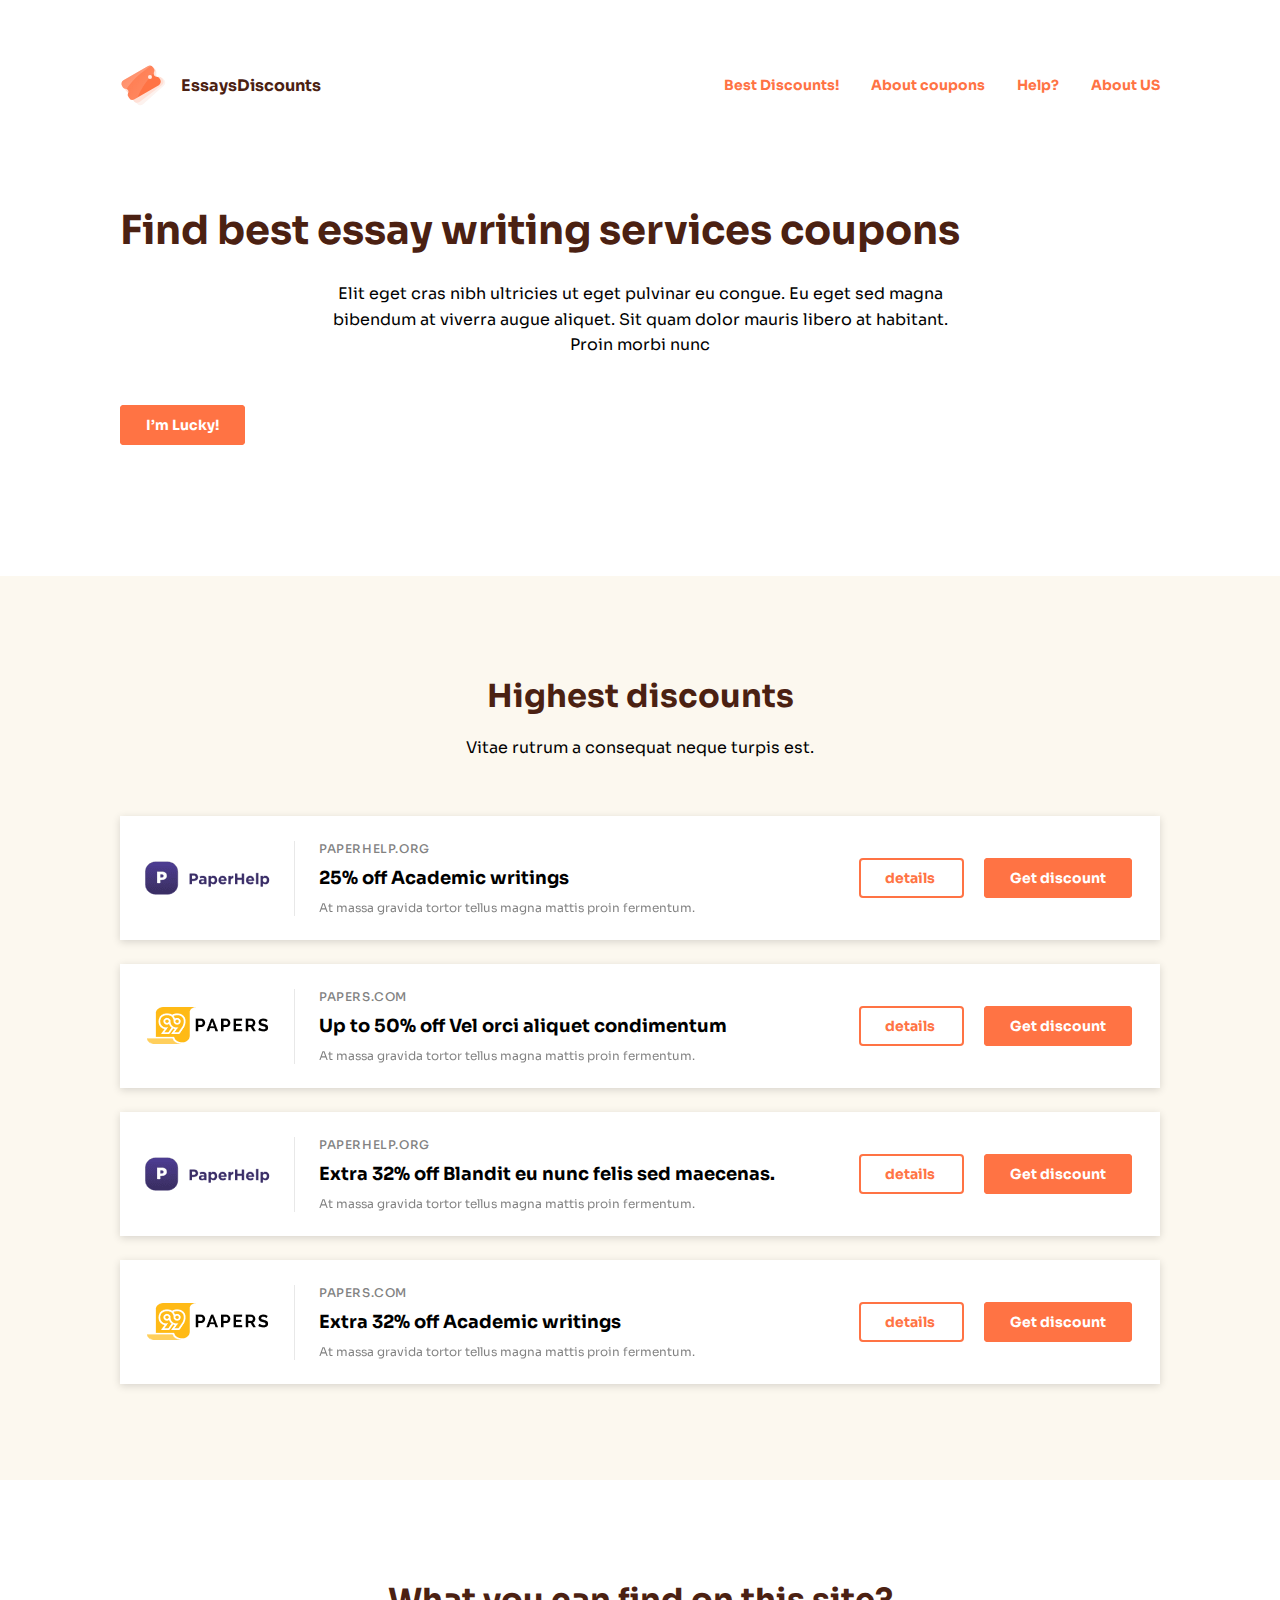
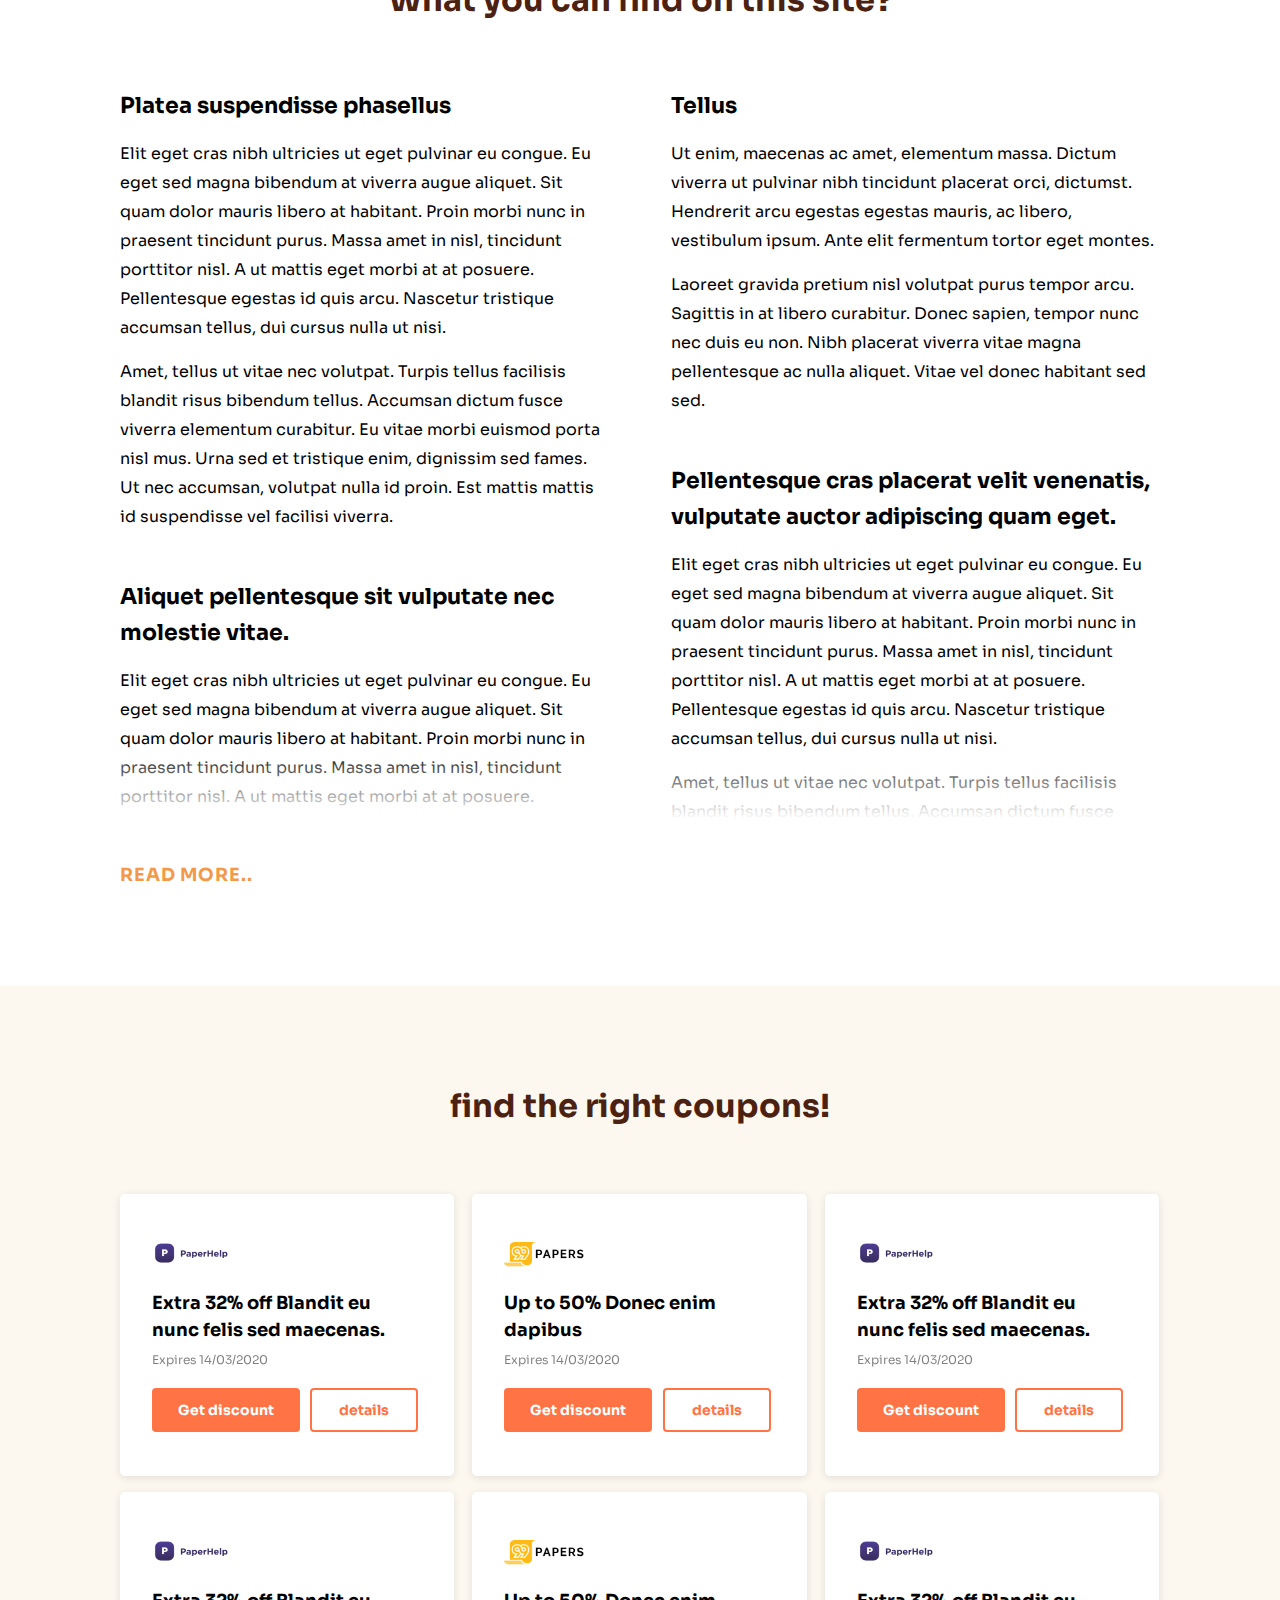
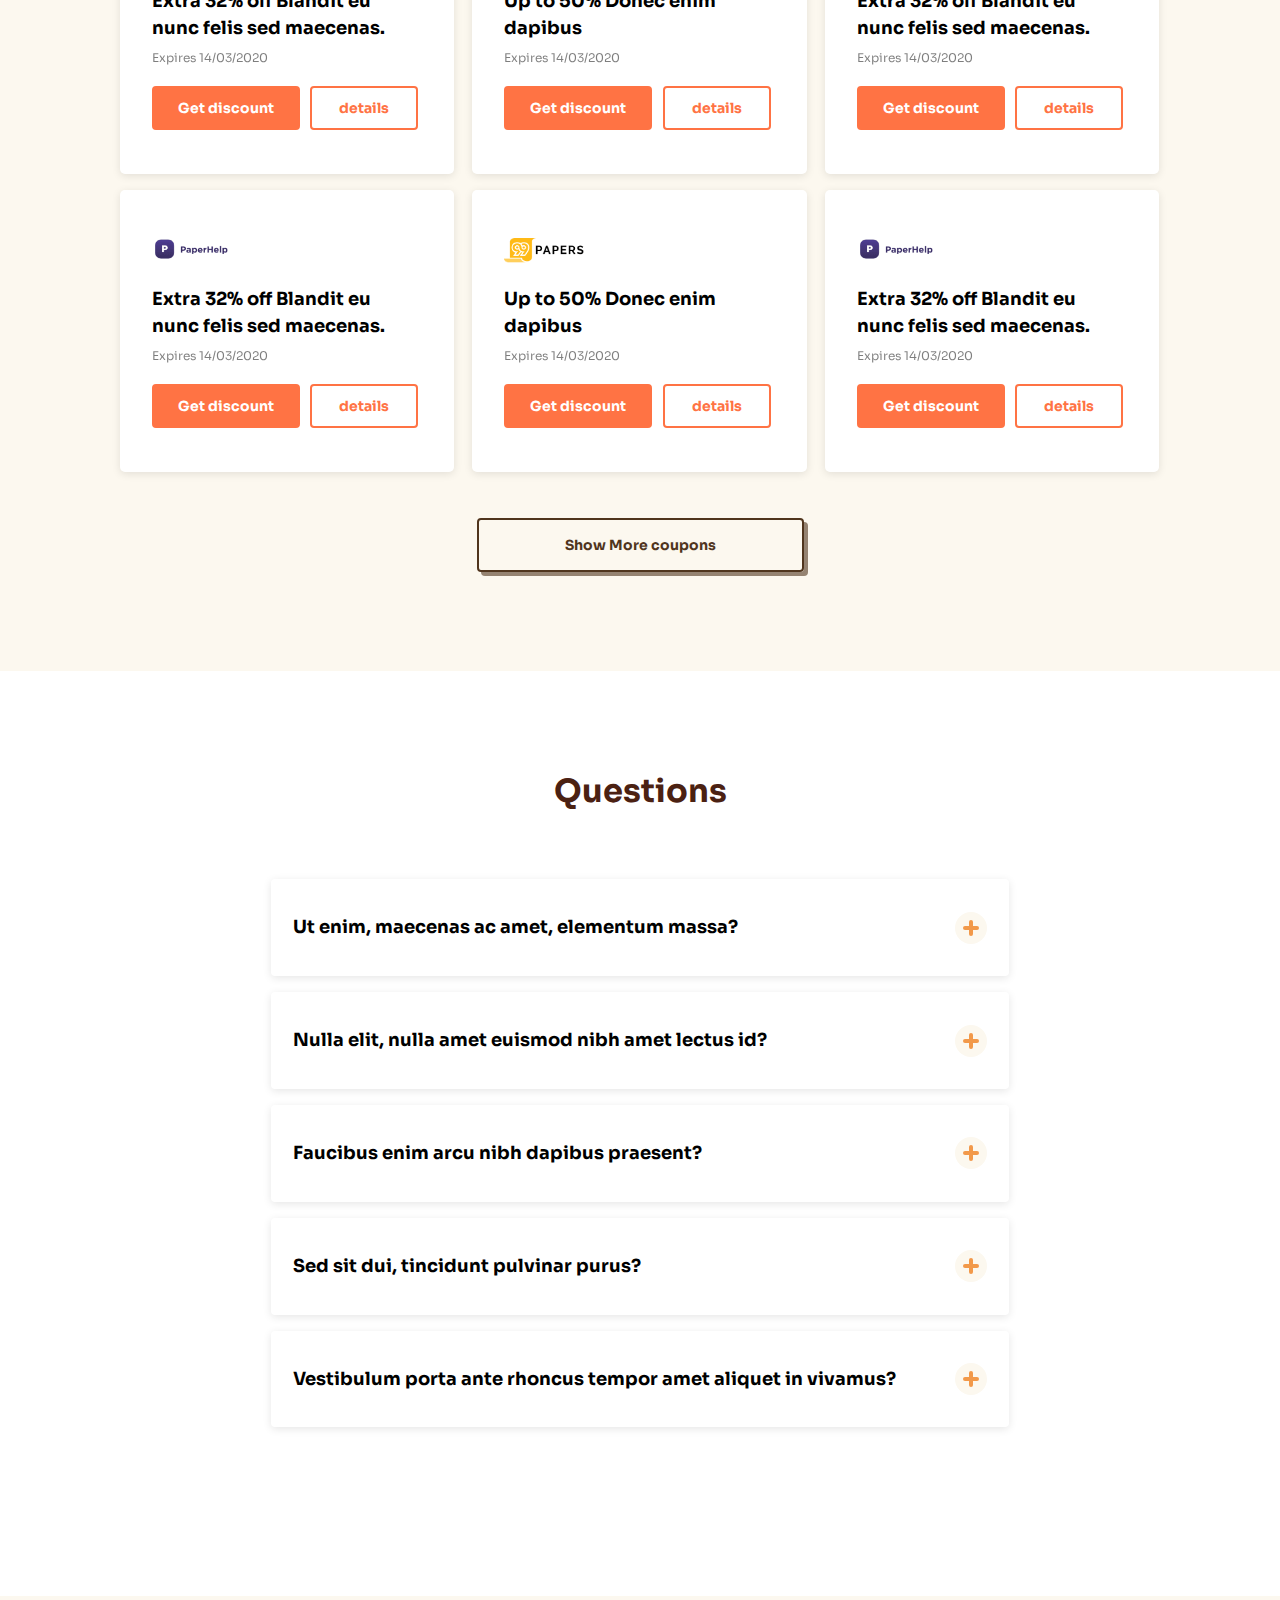
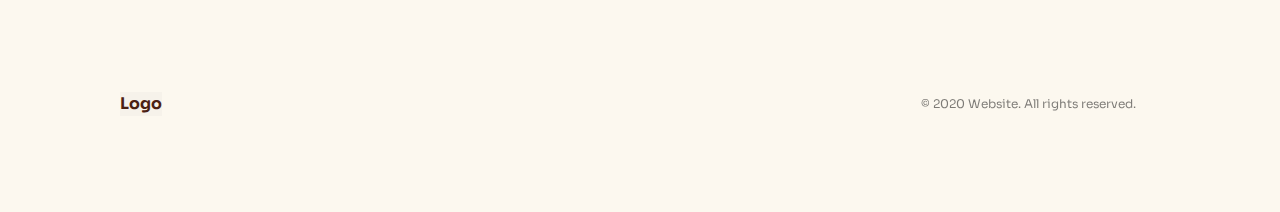
==== Second/index.html @ 651b6c64 "sec start" ====
<!DOCTYPE html>
<html lang="en">
<head>
    <meta charset="UTF-8">
	<title>essay writing services coupons</title>
	<meta name="description" content="essay writing services coupons">
	<meta name="keywords" content="essay writing services coupons">
	<meta name="viewport" content="width=device-width, initial-scale=1">
    <!-- Fonts -->
    <link rel="preconnect" href="https://fonts.gstatic.com">
    <link href="https://fonts.googleapis.com/css2?family=Sora:wght@400;700;800&display=swap" rel="stylesheet">
    <!-- Favicon -->
	<!-- OG Tags -->
	<meta property="og:title" content="essay writing services coupons">
	<meta property="og:description" content='essay writing services coupons'>
	<meta property="og:type" content="article">
	<meta property="og:image" content="" >
	<meta property="og:site_name" content="essay writing services coupons">
    <!-- link CSS -->
    <link rel="stylesheet" href="css/main.css">
    <link rel="stylesheet" href="css/mobile.css">
</head>
<body>
    <div class="black-scr" data-blkscr></div>
    <div class="wrap">
        <header class="header">
            <div class="container">
                <div class="header__wrap">
                    <a href="index.html" class="header__logo">
                        <svg xmlns="http://www.w3.org/2000/svg" xmlns:xlink="http://www.w3.org/1999/xlink" width="47" height="43" fill="none" xmlns:v="https://vecta.io/nano"><path d="M8.036 29.586c-1.476-1.644-1.352-4.17.287-5.65l20.8-18.796c1.64-1.48 4.165-1.348 5.64.296l1.342 1.495c.738.822.576 2.12.388 3.2a3.01 3.01 0 0 0 .726 2.526 2.99 2.99 0 0 0 2.49.984c1.075-.094 2.337-.14 3.084.64L44.15 15.7c1.56 1.632 1.464 4.236-.212 5.75L23.045 40.32c-1.64 1.48-4.165 1.35-5.64-.295l-1.343-1.496c-.738-.822-.575-2.12-.387-3.21a3.01 3.01 0 0 0-.726-2.526 2.99 2.99 0 0 0-2.429-.989c-1.1.073-2.404.1-3.142-.722l-1.342-1.495z" fill="#fdf2ee"/><path d="M5.502 25.967c-1.327-1.766-.984-4.27.78-5.603L28.643 3.46c1.762-1.332 4.267-.98 5.594.786l1.208 1.608c.663.883.39 2.16.107 3.23a3.01 3.01 0 0 0 .504 2.58 2.99 2.99 0 0 0 2.395 1.198c1.08.001 2.34.064 3.016.907l1.22 1.522c1.412 1.762 1.09 4.347-.712 5.71l-22.45 16.97c-1.762 1.332-4.266.98-5.593-.786l-1.21-1.61c-.663-.883-.388-2.16-.107-3.23a3.01 3.01 0 0 0-.504-2.58 2.99 2.99 0 0 0-2.333-1.197c-1.103-.023-2.403-.11-3.067-.994l-1.208-1.608z" fill="#ffe0d6"/><use xlink:href="#D" fill="#ff7344"/><ellipse cx="29.983" cy="13.033" rx="1.999" ry="2.005" fill="#ffe9e1"/><mask id="A" mask-type="alpha" maskUnits="userSpaceOnUse" x="1" y="1" width="40" height="35"><use xlink:href="#D" fill="#ff7344"/></mask><g mask="url(#A)"><path opacity=".2" d="M-32.365 9.112L-4.39 41.497S5.17 24.727 13.614 15.9c8.63-9.02 25.37-19.43 25.37-19.43l-19.62-19.747-51.727 32.39z" fill="url(#B)"/><path opacity=".15" d="M-23.424 25.172l33.813 26.19s6.06-18.336 12.595-28.665C29.664 12.14 44.016-1.388 44.016-1.388l-23.13-15.46-44.312 42.02z" fill="url(#C)"/></g><defs><linearGradient id="B" x1="-9.924" y1="-16.455" x2="19.577" y2="17.182" gradientUnits="userSpaceOnUse"><stop stop-color="#fff" stop-opacity="0"/><stop offset="1" stop-color="#fff"/></linearGradient><linearGradient id="C" x1="-6.474" y1="-4.345" x2="29.079" y2="22.771" gradientUnits="userSpaceOnUse"><stop stop-color="#fff" stop-opacity="0"/><stop offset="1" stop-color="#fff"/></linearGradient><path id="D" d="M1.995 21.638C.893 19.723 1.54 17.28 3.45 16.172L27.698 2.13a3.99 3.99 0 0 1 5.457 1.462l1.005 1.746c.55.957.123 2.193-.287 3.22a3.01 3.01 0 0 0 .187 2.622c.49.85 1.33 1.37 2.23 1.48 1.07.133 2.316.35 2.884 1.268L40.2 15.6c1.187 1.92.552 4.447-1.402 5.58L14.455 35.267a3.99 3.99 0 0 1-5.457-1.462L7.993 32.06c-.55-.957-.122-2.192.287-3.22a3.01 3.01 0 0 0-.187-2.622c-.478-.83-1.292-1.346-2.17-1.473-1.092-.158-2.372-.404-2.923-1.36l-1.005-1.746z"/></defs></svg>
                        EssaysDiscounts
                    </a>
                    <nav class="header__nav" data-nav>
                        <ul>
                            <li class="menu-item">
                                <a href="#best">
                                    Best Discounts!
                                </a>
                            </li>
                            <li class="menu-item">
                                <a href="#about">
                                    About coupons
                                </a>
                            </li>
                            <li class="menu-item">
                                <a href="#help">
                                    Help?
                                </a>
                            </li>
                            <li class="menu-item">
                                <a href="about.html">
                                    About US
                                </a>
                            </li>
                        </ul>
                    </nav>
                    <div class="menu_btn" data-burger>
                        <div class="bar" data-id="bar"></div>
                        <div class="bar" data-id="bar"></div>
                        <div class="bar" data-id="bar"></div>
                    </div>
                </div>
            </div>
        </header>
        <section class="main">
            <div class="container">
                <div class="main__wrap">
                    <div class="main__left">
                        <h1 class="title">
                            Find best essay writing services coupons
                        </h1>
                        <p>
                            Elit eget cras nibh ultricies ut eget pulvinar eu congue. Eu eget sed magna bibendum at viverra augue aliquet. Sit quam dolor mauris libero at habitant. Proin morbi nunc                         
                        </p>
                        <a href="#" class="btn btn__sec">
                            I’m Lucky!
                        </a>
                    </div>
                </div>
            </div>
        </section>
        <section class="best" id="best">
            <div class="container">
                <div class="center">
                    <h2 class="title-l">
                        Highest discounts
                    </h2>
                </div>
                <span class="title__bot">
                    Vitae rutrum a consequat neque turpis est.
                </span>
                <div class="best__wrap">
                    <div class="best__card">
                        <div class="best__logo">
                            <img src="img/paperh.png" alt="">
                        </div>
                        <div class="best__descr">
                            <a href="paperhelp.org" class="best__link">
                                paperhelp.org
                            </a>
                            <div class="best__offer title-s">
                                25% off Academic writings
                            </div>
                            <p class="best__txt">
                                At massa gravida tortor tellus magna mattis proin fermentum.
                            </p>
                        </div>
                        <div class="best__btns">
                            <a href="coupon.html" class="btn">
                                details
                            </a>
                            <a href="#" class="btn btn__sec">
                                Get discount
                            </a>
                        </div>
                    </div>
                    <div class="best__card">
                        <div class="best__logo">
                            <img src="img/papers.png" alt="">
                        </div>
                        <div class="best__descr">
                            <a href="papers.com" class="best__link">
                                papers.com
                            </a>
                            <div class="best__offer title-s">
                                Up to 50% off Vel orci aliquet condimentum
                            </div>
                            <p class="best__txt">
                                At massa gravida tortor tellus magna mattis proin fermentum.
                            </p>
                        </div>
                        <div class="best__btns">
                            <a href="coupon.html" class="btn">
                                details
                            </a>
                            <a href="#" class="btn btn__sec">
                                Get discount
                            </a>
                        </div>
                    </div>
                    <div class="best__card">
                        <div class="best__logo">
                            <img src="img/paperh.png" alt="">
                        </div>
                        <div class="best__descr">
                            <a href="paperhelp.org" class="best__link">
                                paperhelp.org
                            </a>
                            <div class="best__offer title-s">
                                Extra 32% off Blandit eu nunc felis sed maecenas.
                            </div>
                            <p class="best__txt">
                                At massa gravida tortor tellus magna mattis proin fermentum.
                            </p>
                        </div>
                        <div class="best__btns">
                            <a href="coupon.html" class="btn">
                                details
                            </a>
                            <a href="#" class="btn btn__sec">
                                Get discount
                            </a>
                        </div>
                    </div>
                    <div class="best__card">
                        <div class="best__logo">
                            <img src="img/papers.png" alt="">
                        </div>
                        <div class="best__descr">
                            <a href="papers.com" class="best__link">
                                papers.com
                            </a>
                            <div class="best__offer title-s">
                                Extra 32% off  Academic writings
                            </div>
                            <p class="best__txt">
                                At massa gravida tortor tellus magna mattis proin fermentum.
                            </p>
                        </div>
                        <div class="best__btns">
                            <a href="coupon.html" class="btn">
                                details
                            </a>
                            <a href="#" class="btn btn__sec">
                                Get discount
                            </a>
                        </div>
                    </div>
                </div>
            </div>
        </section>
        <section class="about" id="about">
            <div class="container">
                <div class="center">
                    <h2 class="title-l">
                        What you can find on this site?
                    </h2>
                </div>
                <div data-readmore class="about__text">
                    <div class="wp-block-columns">
                        <div class="wp-block-column">
                            <h3>
                                Platea suspendisse phasellus
                            </h3>
                            <p>
                                Elit eget cras nibh ultricies ut eget pulvinar eu congue. Eu eget sed magna bibendum at viverra augue aliquet. Sit quam dolor mauris libero at habitant. Proin morbi nunc in praesent tincidunt purus. Massa amet in nisl, tincidunt porttitor nisl. A ut mattis eget morbi at at posuere. Pellentesque egestas id quis arcu. Nascetur tristique accumsan tellus, dui cursus nulla ut nisi.
                            </p>
                            <p>
                                Amet, tellus ut vitae nec volutpat. Turpis tellus facilisis blandit risus bibendum tellus. Accumsan dictum fusce viverra elementum curabitur. Eu vitae morbi euismod porta nisl mus. Urna sed et tristique enim, dignissim sed fames. Ut nec accumsan, volutpat nulla id proin. Est mattis mattis id suspendisse vel facilisi viverra.
                            </p>
                            <h3>
                                Aliquet pellentesque sit vulputate nec molestie vitae.
                            </h3>
                            <p>
                                Elit eget cras nibh ultricies ut eget pulvinar eu congue. Eu eget sed magna bibendum at viverra augue aliquet. Sit quam dolor mauris libero at habitant. Proin morbi nunc in praesent tincidunt purus. Massa amet in nisl, tincidunt porttitor nisl. A ut mattis eget morbi at at posuere. Pellentesque egestas id quis arcu. Nascetur tristique accumsan tellus, dui cursus nulla ut nisi.
                            </p>
                            <p>
                                Amet, tellus ut vitae nec volutpat. Turpis tellus facilisis blandit risus bibendum tellus. Accumsan dictum fusce viverra elementum curabitur. Eu vitae morbi euismod porta nisl mus. Urna sed et tristique enim, dignissim sed fames. Ut nec accumsan, volutpat nulla id proin. Est mattis mattis id suspendisse vel facilisi viverra.
                            </p>
                        </div>
                        <div class="wp-block-column">
                            <h3>
                                Tellus
                            </h3>
                            <p>
                                Ut enim, maecenas ac amet, elementum massa. Dictum viverra ut pulvinar nibh tincidunt placerat orci, dictumst. Hendrerit arcu egestas egestas mauris, ac libero, vestibulum ipsum. Ante elit fermentum tortor eget montes.
                            <p>
                                Laoreet gravida pretium nisl volutpat purus tempor arcu. Sagittis in at libero curabitur. Donec sapien, tempor nunc nec duis eu non. Nibh placerat viverra vitae magna pellentesque ac nulla aliquet. Vitae vel donec habitant sed sed.                             </p>
                            </p>
                            <h3>
                                Pellentesque cras placerat velit venenatis, vulputate auctor adipiscing quam eget.                            </h3>
                            <p>
                                Elit eget cras nibh ultricies ut eget pulvinar eu congue. Eu eget sed magna bibendum at viverra augue aliquet. Sit quam dolor mauris libero at habitant. Proin morbi nunc in praesent tincidunt purus. Massa amet in nisl, tincidunt porttitor nisl. A ut mattis eget morbi at at posuere. Pellentesque egestas id quis arcu. Nascetur tristique accumsan tellus, dui cursus nulla ut nisi.
                            </p>
                            <p>
                                Amet, tellus ut vitae nec volutpat. Turpis tellus facilisis blandit risus bibendum tellus. Accumsan dictum fusce viverra elementum curabitur. Eu vitae morbi euismod porta nisl mus. Urna sed et tristique enim, dignissim sed fames. Ut nec accumsan, volutpat nulla id proin. Est mattis mattis id suspendisse vel facilisi viverra.
                            </p>
                        </div>
                    </div>
                </div>
            </div>
        </section>
        <section class="find" id="find">
            <div class="container">
                <div class="center">
                    <h2 class="title-l">
                        find the right coupons!
                    </h2>
                </div>
                <div class="find__wrap">
                    <div class="find__card-wrap">
                        <div class="find__card">
                            <div class="find__card-logo">
                                <img src="img/paperh.png" alt="">
                            </div>
                            <div class="find__card-offer title-s">
                                Extra 32% off Blandit eu nunc felis sed maecenas.
                            </div>
                            <span class="find__card-date">
                                Expires <span>14/03/2020</span> 
                            </span>
                            <div class="find__card__btns">
                                <a href="#" class="btn btn__sec">
                                    Get discount
                                </a>
                                <a href="#" class="btn find__btn">
                                    details
                                </a>
                            </div>
                        </div>
                    </div>
                    <div class="find__card-wrap">
                        <div class="find__card">
                            <div class="find__card-logo">
                                <img src="img/papers.png" alt="">
                            </div>
                            <div class="find__card-offer title-s">
                                Up to 50% Donec enim dapibus 
                            </div>
                            <span class="find__card-date">
                                Expires <span>14/03/2020</span> 
                            </span>
                            <div class="find__card__btns">
                                <a href="#" class="btn btn__sec">
                                    Get discount
                                </a>
                                <a href="#" class="btn find__btn">
                                    details
                                </a>
                            </div>
                        </div>
                    </div>
                    <div class="find__card-wrap">
                        <div class="find__card">
                            <div class="find__card-logo">
                                <img src="img/paperh.png" alt="">
                            </div>
                            <div class="find__card-offer title-s">
                                Extra 32% off Blandit eu nunc felis sed maecenas.
                            </div>
                            <span class="find__card-date">
                                Expires <span>14/03/2020</span> 
                            </span>
                            <div class="find__card__btns">
                                <a href="#" class="btn btn__sec">
                                    Get discount
                                </a>
                                <a href="#" class="btn find__btn">
                                    details
                                </a>
                            </div>
                        </div>
                    </div>
                    <div class="find__card-wrap">
                        <div class="find__card">
                            <div class="find__card-logo">
                                <img src="img/paperh.png" alt="">
                            </div>
                            <div class="find__card-offer title-s">
                                Extra 32% off Blandit eu nunc felis sed maecenas.
                            </div>
                            <span class="find__card-date">
                                Expires <span>14/03/2020</span> 
                            </span>
                            <div class="find__card__btns">
                                <a href="#" class="btn btn__sec">
                                    Get discount
                                </a>
                                <a href="#" class="btn find__btn">
                                    details
                                </a>
                            </div>
                        </div>
                    </div>
                    <div class="find__card-wrap">
                        <div class="find__card">
                            <div class="find__card-logo">
                                <img src="img/papers.png" alt="">
                            </div>
                            <div class="find__card-offer title-s">
                                Up to 50% Donec enim dapibus 
                            </div>
                            <span class="find__card-date">
                                Expires <span>14/03/2020</span> 
                            </span>
                            <div class="find__card__btns">
                                <a href="#" class="btn btn__sec">
                                    Get discount
                                </a>
                                <a href="#" class="btn find__btn">
                                    details
                                </a>
                            </div>
                        </div>
                    </div>
                    <div class="find__card-wrap">
                        <div class="find__card">
                            <div class="find__card-logo">
                                <img src="img/paperh.png" alt="">
                            </div>
                            <div class="find__card-offer title-s">
                                Extra 32% off Blandit eu nunc felis sed maecenas.
                            </div>
                            <span class="find__card-date">
                                Expires <span>14/03/2020</span> 
                            </span>
                            <div class="find__card__btns">
                                <a href="#" class="btn btn__sec">
                                    Get discount
                                </a>
                                <a href="#" class="btn find__btn">
                                    details
                                </a>
                            </div>
                        </div>
                    </div>
                    <div class="find__card-wrap">
                        <div class="find__card">
                            <div class="find__card-logo">
                                <img src="img/paperh.png" alt="">
                            </div>
                            <div class="find__card-offer title-s">
                                Extra 32% off Blandit eu nunc felis sed maecenas.
                            </div>
                            <span class="find__card-date">
                                Expires <span>14/03/2020</span> 
                            </span>
                            <div class="find__card__btns">
                                <a href="#" class="btn btn__sec">
                                    Get discount
                                </a>
                                <a href="#" class="btn find__btn">
                                    details
                                </a>
                            </div>
                        </div>
                    </div>
                    <div class="find__card-wrap">
                        <div class="find__card">
                            <div class="find__card-logo">
                                <img src="img/papers.png" alt="">
                            </div>
                            <div class="find__card-offer title-s">
                                Up to 50% Donec enim dapibus 
                            </div>
                            <span class="find__card-date">
                                Expires <span>14/03/2020</span> 
                            </span>
                            <div class="find__card__btns">
                                <a href="#" class="btn btn__sec">
                                    Get discount
                                </a>
                                <a href="#" class="btn find__btn">
                                    details
                                </a>
                            </div>
                        </div>
                    </div>
                    <div class="find__card-wrap">
                        <div class="find__card">
                            <div class="find__card-logo">
                                <img src="img/paperh.png" alt="">
                            </div>
                            <div class="find__card-offer title-s">
                                Extra 32% off Blandit eu nunc felis sed maecenas.
                            </div>
                            <span class="find__card-date">
                                Expires <span>14/03/2020</span> 
                            </span>
                            <div class="find__card__btns">
                                <a href="#" class="btn btn__sec">
                                    Get discount
                                </a>
                                <a href="#" class="btn find__btn">
                                    details
                                </a>
                            </div>
                        </div>
                    </div>
                </div>
                <div class="center">
                    <a href="#" class="btn more__coupons">
                        Show More coupons
                    </a>
                </div>
            </div>
        </section>
        <section class="faq" id="faq">
            <div class="container">
                <div class="center">
                    <h2 class="title-l">
                        Questions
                    </h2>
                </div>
                <div class="faq__wrap">
                    <div class="faq__card" data-faq>
                        <div class="faq__title">
                            Ut enim, maecenas ac amet, elementum massa?
                            <span class="line"></span>
                        </div>
                        <p>
                            Enim aliquam cursus viverra quisque sit arcu neque velit feugiat. Habitasse tellus commodo maecenas egestas. Est mauris, urna dolor ac orci pellentesque arcu, morbi. Dignissim blandit facilisi mi, auctor ultrices. In faucibus tortor, sit odio eget posuere.
                        </p>
                    </div>
                    <div class="faq__card" data-faq>
                        <div class="faq__title">
                            Nulla elit, nulla amet euismod nibh amet lectus id?
                            <span class="line"></span>
                        </div>
                        <p>
                            Enim aliquam cursus viverra quisque sit arcu neque velit feugiat. Habitasse tellus commodo maecenas egestas. Est mauris, urna dolor ac orci pellentesque arcu, morbi. Dignissim blandit facilisi mi, auctor ultrices. In faucibus tortor, sit odio eget posuere.
                        </p>
                    </div>
                    <div class="faq__card" data-faq>
                        <div class="faq__title">
                            Faucibus enim arcu nibh dapibus praesent?
                            <span class="line"></span>
                        </div>
                        <p>
                            Enim aliquam cursus viverra quisque sit arcu neque velit feugiat. Habitasse tellus commodo maecenas egestas. Est mauris, urna dolor ac orci pellentesque arcu, morbi. Dignissim blandit facilisi mi, auctor ultrices. In faucibus tortor, sit odio eget posuere.
                        </p>
                    </div>
                    <div class="faq__card" data-faq>
                        <div class="faq__title">
                            Sed sit dui, tincidunt pulvinar purus?
                            <span class="line"></span>
                        </div>
                        <p>
                            Enim aliquam cursus viverra quisque sit arcu neque velit feugiat. Habitasse tellus commodo maecenas egestas. Est mauris, urna dolor ac orci pellentesque arcu, morbi. Dignissim blandit facilisi mi, auctor ultrices. In faucibus tortor, sit odio eget posuere.
                        </p>
                    </div>
                    <div class="faq__card" data-faq>
                        <div class="faq__title">
                            Vestibulum porta ante rhoncus tempor amet aliquet in vivamus?
                            <span class="line"></span>
                        </div>
                        <p>
                            Enim aliquam cursus viverra quisque sit arcu neque velit feugiat. Habitasse tellus commodo maecenas egestas. Est mauris, urna dolor ac orci pellentesque arcu, morbi. Dignissim blandit facilisi mi, auctor ultrices. In faucibus tortor, sit odio eget posuere.
                        </p>
                    </div>
                </div>
            </div>
        </section>
        <footer class="footer">
            <div class="container">
                <div class="footer__wrap">
                    <a href="index.html" class="header__logo footer__logo">
                        Logo
                    </a>
                    <p class="footer__txt">
                        © 2020 Website. All rights reserved. 
                    </p>
                </div>
            </div>
        </footer>
    </div>

    <script src="https://code.jquery.com/jquery-3.4.1.min.js"></script>
    <script src="js/readmore/readmore.min.js"></script>
    <script src="js/main.js"></script>
</body>
</html>
---- Second/css/main.css ----
/*---------- FONTS -------------*/

/*--------Specification--------*/

body {
	margin: 0;
	padding: 0;
    font-family: 'Sora', sans-serif;
	font-size: 16px;
    font-weight: 400;
    color: #000; 
}
.black-scr {
    position: absolute;
    content: '';
    pointer-events: none;
    display: block;
    width: 100%;
    height: 100vh;
    left: 0;
    -webkit-transition: opacity 0.3s ease;
    -o-transition: opacity 0.3s ease;
    -moz-transition: opacity 0.3s ease;
    transition: opacity 0.3s ease;
    opacity: 0;
    z-index: 7;
    background: rgba(0,0,0,0.7);
}

body.open .black-scr {
    opacity: 1;
}

body.open {
    overflow-y: hidden;
}
.wrap {
    max-width: 1920px;
    margin: 0 auto;
    overflow: hidden;
}

.container {
	width: 1040px;
	margin: 0 auto;
}

li {
	display: block;
}

h1, h2, h3, h4, h5 {
	margin: 0;
    padding: 0;

}

div, p, ul, li, span, button, input, a, form,textarea {
	-webkit-box-sizing: border-box;
	        -moz-box-sizing: border-box;
	     box-sizing: border-box;
	margin: 0;
	padding: 0;
}

a {
    color: #3e3e3e;
    text-decoration: none;
    -webkit-transition: all 0.3s ease;
    -o-transition: all 0.3s ease;
    -moz-transition: all 0.3s ease;
    transition: all 0.3s ease;
}

a:hover {
    text-decoration: none;
}

.title {
    font-weight: 700;
    font-size: 40px;
    line-height: 150%;
    color: #4B2112;
}
.title-l {
    font-weight: 700;
    font-size: 32px;
    line-height: 150%;
    color: #4B2112;
}

.title-m {
    font-weight: 700;
    font-size: 22px;
    line-height: 160%;
    color: #4B2112;
}

.title-s {
    font-weight: 700;
    font-size: 18px;
    line-height: 150%;
}

textarea:active,
textarea:focus {
    outline: none;
}

input[type=text], input[type=submit], textarea{
	-webkit-appearance: none;
} 

input {
  border: 0;
  outline: none;
}

.menu_btn {
    display: none;
}

.btn {
    background: #FFFFFF;
    border: 2px solid #FF7344;
    -webkit-border-radius: 4px;
       -moz-border-radius: 4px;
            border-radius: 4px;
    font-weight: 700;
    font-size: 14px;
    line-height: 160%;
    padding: 9px 24px;
    color: #FF7344;
    -webkit-transition: all .3s ease-out;
    -o-transition: all .3s ease-out;
    -moz-transition: all .3s ease-out;
    transition: all .3s ease-out;
}

.btn:hover {
    background: #ff8f69;   
    color: #fff;
}
.btn__sec {
    color: #fff;
    background: #FF7344;
}
.center {
    text-align: center;
}

/* ---------------breadcrumbs----------------- */

.breadcrumbs {
    font-size: 14px;
    line-height: 160%;
    color: #958371;
    margin:86px 0 24px;
    position: relative;
    z-index: 2;
    display: -webkit-box;
    display: -webkit-flex;
    display: -moz-box;
    display: -ms-flexbox;
    display: flex;
    -webkit-box-align: center;
    -webkit-align-items: center;
       -moz-box-align: center;
        -ms-flex-align: center;
            align-items: center;
    -webkit-box-pack: center;
    -webkit-justify-content: center;
       -moz-box-pack: center;
        -ms-flex-pack: center;
            justify-content: center;
}

.breadcrumbs__link {
    font-size: 14px;
    line-height: 24px;
    color: #958371;
    text-decoration: none;
}

.breadcrumbs__link:hover {
    text-decoration: underline;
}

.breadcrumbs__separator {
    display: block;
    width: 4px;
    height: 4px;
    background: #958371;
    margin: 0 10px;
}

/* -----------------------------Header---------------------------- */

.header {
    padding: 64px 0 0;
    position: relative;
}
.header__wrap {
    display: -webkit-box;
    display: -webkit-flex;
    display: -moz-box;
    display: -ms-flexbox;
    display: flex;
    -webkit-box-align: center;
    -webkit-align-items: center;
       -moz-box-align: center;
        -ms-flex-align: center;
            align-items: center;
    -webkit-box-pack: justify;
    -webkit-justify-content: space-between;
       -moz-box-pack: justify;
        -ms-flex-pack: justify;
            justify-content: space-between;
}
.header__logo {
    font-weight: bold;
    font-size: 16px;
    line-height: 24px;
    color: #4B2112;
    display: -webkit-box;
    display: -webkit-flex;
    display: -moz-box;
    display: -ms-flexbox;
    display: flex;
    -webkit-box-align: center;
    -webkit-align-items: center;
       -moz-box-align: center;
        -ms-flex-align: center;
            align-items: center;
}
.header__logo svg {
    margin-right: 14px;
}

.header__nav ul li:not(:last-child) {
    margin-right: 32px;
}
.header__nav ul {
    display: -webkit-box;
    display: -webkit-flex;
    display: -moz-box;
    display: -ms-flexbox;
    display: flex;
    -webkit-box-align: center;
    -webkit-align-items: center;
       -moz-box-align: center;
        -ms-flex-align: center;
            align-items: center;
}
.header__nav ul li a {
    font-weight: 700;
    font-size: 14px;
    line-height: 160%;
    color: #FF7344;
}

/* ---main--- */

.main {
    padding: 94px 0 140px;
}

.main .title {
    margin-bottom: 20px;
}
.main p {
    width: 60%;
    margin: 0 auto;
    line-height: 160%;
    text-align: center;
    margin-bottom: 56px;
    z-index: 2;
    position: relative;
}
.orange {
    color: #F2994A;
    font-weight: 700px;
    text-transform: uppercase;
}
.main__menu {
    position: relative;
    z-index: 2;
    background: url('../img/svg/main-menu.svg') no-repeat center center / cover;
    display: -webkit-box;
    display: -webkit-flex;
    display: -moz-box;
    display: -ms-flexbox;
    display: flex;
    -webkit-box-align: center;
    -webkit-align-items: center;
       -moz-box-align: center;
        -ms-flex-align: center;
            align-items: center;
}
.main__menu  li {
    text-align: center;
    padding: 28px 0;
    width: 25%;
}
.main__menu  li:not(:last-child) {
    border-right: 1px solid #E8E8E8;
}
.main__menu li a {
    font-weight: 700;
    font-size: 16px;
    line-height: 24px;
    letter-spacing: 0.05em;
    text-transform: uppercase;
    color: #333333;
    position: relative;
}
.main__menu li a::after {
    content: '';
    display: block;
    position: absolute;
    border-bottom: 2px dashed #F2994A;
    width: 100%;
    left: 0;
    -webkit-transition: all .3s ease;
    -o-transition: all .3s ease;
    -moz-transition: all .3s ease;
    transition: all .3s ease;
}
.main__menu li a:hover {
    color: #F2994A;
    text-decoration: none;
}
.main__menu li a:hover::after {
    opacity: 0.2;
}


/* ---best-- */

.best {
    padding: 96px 0;
    background: #FCF8EF;
}
.best .center {
    margin-bottom: 16px;
}
.title__bot {
    display: block;
    text-align: center;
    font-size: 16px;
    line-height: 24px;
    margin-bottom: 56px;
}
.best__card {
    background: #fff;
    display: -webkit-box;
    display: -webkit-flex;
    display: -moz-box;
    display: -ms-flexbox;
    display: flex;
    -webkit-box-shadow: 0px 2px 8px rgba(0, 0, 0, 0.15);
       -moz-box-shadow: 0px 2px 8px rgba(0, 0, 0, 0.15);
            box-shadow: 0px 2px 8px rgba(0, 0, 0, 0.15);
    padding: 24px 28px 24px 24px;
    -webkit-box-align: center;
    -webkit-align-items: center;
       -moz-box-align: center;
        -ms-flex-align: center;
            align-items: center;
    -webkit-box-pack: justify;
    -webkit-justify-content: space-between;
       -moz-box-pack: justify;
        -ms-flex-pack: justify;
            justify-content: space-between;
}

.best__card:not(:last-child) {
    margin-bottom: 24px;
}
.best__logo {
    width: 13%;
    display: -webkit-box;
    display: -webkit-flex;
    display: -moz-box;
    display: -ms-flexbox;
    display: flex;
    padding: 19px 0;
    -webkit-box-align: center;
    -webkit-align-items: center;
       -moz-box-align: center;
        -ms-flex-align: center;
            align-items: center;
    -webkit-box-pack: center;
    -webkit-justify-content: center;
       -moz-box-pack: center;
        -ms-flex-pack: center;
            justify-content: center;
}
.best__logo img {
    width: auto;
    height: 100%;
    -o-object-fit: cover;
       object-fit: cover;
}
.best__descr {
    padding-left: 24px;
    width: 55%;
    border-left: 1px solid #E8E8E8;
    display: -webkit-box;
    display: -webkit-flex;
    display: -moz-box;
    display: -ms-flexbox;
    display: flex;
    -webkit-box-orient: vertical;
    -webkit-box-direction: normal;
    -webkit-flex-direction: column;
       -moz-box-orient: vertical;
       -moz-box-direction: normal;
        -ms-flex-direction: column;
            flex-direction: column;
}
.best__link {
    font-weight: 500;
    font-size: 12px;
    line-height: 16px;
    letter-spacing: 0.05em;
    text-transform: uppercase;
    color: #828282;
    margin-bottom: 8px;
}
.best__offer {
    margin-bottom: 8px;
    font-weight: 700
}
.best__txt {
    font-size: 12px;
    line-height: 16px;
    color: #000000;
    opacity: 0.5;

}
.best__btns .btn:not(:last-child) {
    margin-right: 20px;
}

/* ---about--- */
.about {
    padding: 96px 0;
}
.about .center {
    margin-bottom: 64px;
}
[data-readmore] {
    -webkit-transition: height 100ms;
    -o-transition: height 100ms;
    -moz-transition: height 100ms;
    transition: height 100ms;
    overflow: hidden;
    position: relative;
    margin-bottom: 0;
}
[data-readmore] + [data-readmore-toggle], [data-readmore][data-readmore] {
    display: block;
    width: 100%;
}
[data-readmore][aria-expanded="false"]:after {
    content: '';
    position: absolute;
    bottom: 0;
    display: inline-block;
    width: 100%;
    height: 100px;
    background: -webkit-gradient(linear, left top, left bottom, from(rgba(255, 255, 255, 0)), color-stop(74.48%, #FFF));
    background: -webkit-linear-gradient(top, rgba(255, 255, 255, 0) 0%, #FFF 74.48%);
    background: -moz-linear-gradient(top, rgba(255, 255, 255, 0) 0%, #FFF 74.48%);
    background: -o-linear-gradient(top, rgba(255, 255, 255, 0) 0%, #FFF 74.48%);
    background: linear-gradient(180deg, rgba(255, 255, 255, 0) 0%, #FFF 74.48%);
}

.wp-block-columns {
    display: -webkit-box;
    display: -webkit-flex;
    display: -moz-box;
    display: -ms-flexbox;
    display: flex;
    -webkit-box-pack: justify;
    -webkit-justify-content: space-between;
       -moz-box-pack: justify;
        -ms-flex-pack: justify;
            justify-content: space-between;
}
.wp-block-column {
    width: 47%;
}

.about__text h3 {
    font-weight: bold;
    font-size: 22px;
    line-height: 160%;
    margin-bottom: 16px;
}
.about__text h3:not(:first-child) {
    margin-top: 48px;
}
.about__text p {
    line-height: 29px;
}
.about__text p:not(:last-child) {
    margin-bottom: 15px;
}

[data-readmore]+a {
    font-weight: 700;
    font-size: 18px;
    line-height: 160%;
    letter-spacing: 0.05em;
    color: #F2994A;
    margin-top: 16px;
    text-transform: uppercase;
}
[data-readmore]+a:hover {
    text-decoration: none;
}


/* ---find--- */

.find {
    background: #FCF8EF;
    padding: 96px 0 115px;
}
.find .center:first-child {
    margin-bottom: 64px;
}

.find__wrap {
    display: -webkit-box;
    display: -webkit-flex;
    display: -moz-box;
    display: -ms-flexbox;
    display: flex;
    -webkit-flex-wrap: wrap;
        -ms-flex-wrap: wrap;
            flex-wrap: wrap;
    margin: -8px -9px 54px;
}
.find__card-wrap {
    padding: 8px 9px;
    width: 33.3%;
}
.find__card {
    position: relative;
    padding: 48px 36px 108px 32px;
    background: #FFFFFF;
    height: 100%;
-webkit-border-radius: 5px;
   -moz-border-radius: 5px;
        border-radius: 5px;
-webkit-box-shadow: 0px 2px 8px rgba(0, 0, 0, 0.1);
   -moz-box-shadow: 0px 2px 8px rgba(0, 0, 0, 0.1);
        box-shadow: 0px 2px 8px rgba(0, 0, 0, 0.1);
}
.find__card-logo {
    max-width: 80px;
    margin-bottom: 16px;
    height: 32px;
}
.find__card-logo img {
    width: 100%;
    height: auto;
    -o-object-fit: cover;
       object-fit: cover;
    display: block;
}
.find__card-offer {
    margin-bottom: 8px;
    font-weight: 700;
}
.find__card-date {
    font-size: 12px;
    line-height: 16px;
    opacity: 0.5;
    display: block;
}
.find__card__btns {
    position: absolute;
    bottom: 44px;
    left: 0;
    display: -webkit-box;
    display: -webkit-flex;
    display: -moz-box;
    display: -ms-flexbox;
    display: flex;
    width: 100%;
    padding: 0 36px 0 32px;
    -webkit-box-pack: justify;
    -webkit-justify-content: space-between;
       -moz-box-pack: justify;
        -ms-flex-pack: justify;
            justify-content: space-between;
}
.find__btn {
    padding-left: 27px;
    padding-right: 27px;
}
.more__coupons {
    background: #FCF8EF;
    border: 2px solid #50351D;
    color: #50351D;
    padding: 16px 86px;
    -webkit-box-shadow: 4px 4px 0 rgba(80,53,29,0.6);
       -moz-box-shadow: 4px 4px 0 rgba(80,53,29,0.6);
            box-shadow: 4px 4px 0 rgba(80,53,29,0.6);

}
.more__coupons:hover {
    background: #FCF8EF;
    -webkit-box-shadow: 4px 4px 0 #50351D;
       -moz-box-shadow: 4px 4px 0 #50351D;
            box-shadow: 4px 4px 0 #50351D;
}


/* ---faq--- */

.faq {
    padding: 96px 0 169px;
}
.faq__wrap {
    width: 71%;
    margin: 0 auto;
}
.faq__card {
    cursor: pointer;
    padding: 34px 22px;
    background: #FFFFFF;
    -webkit-box-shadow: 0px 2px 8px rgba(0, 0, 0, 0.1);
       -moz-box-shadow: 0px 2px 8px rgba(0, 0, 0, 0.1);
            box-shadow: 0px 2px 8px rgba(0, 0, 0, 0.1);
    -webkit-border-radius: 4px;
       -moz-border-radius: 4px;
            border-radius: 4px;
}

.faq__card:not(:last-child) {
    margin-bottom: 16px;
}
.faq__title {
    font-weight: 700;
    font-size: 18px;
    line-height: 160%;
    position: relative;
}
.line {
    position: absolute;
    display: block;
    top: 0;
    right: 0;
    bottom: 0;
    margin: auto 0;
    width: 32px;
    height: 32px;
    -webkit-border-radius: 50%;
       -moz-border-radius: 50%;
            border-radius: 50%;
    background: #FCF8EF;
}
.line::after,
.line::before {
    content: '';
    display: block;
    position: absolute;
    top: 0;
    right: 0;
    bottom: 0;
    left: 0;
    margin: auto;
    background: #F2994A;
    -webkit-transition: all 0.3s ease;
    -o-transition: all 0.3s ease;
    -moz-transition: all 0.3s ease;
    transition: all 0.3s ease;
    -webkit-border-radius: 20px;
       -moz-border-radius: 20px;
            border-radius: 20px;
}
.line::before {
    width: 16px;
    height: 4px;
}
.line::after {
    width: 4px;
    height: 16px;
}
.faq__title.open .line::after {
    -webkit-transform: rotateZ(450deg);
       -moz-transform: rotateZ(450deg);
        -ms-transform: rotate(450deg);
         -o-transform: rotateZ(450deg);
            transform: rotateZ(450deg);
}
.faq__title.open .line::before {
    -webkit-transform: rotateZ(360deg);
       -moz-transform: rotateZ(360deg);
        -ms-transform: rotate(360deg);
         -o-transform: rotateZ(360deg);
            transform: rotateZ(360deg);
}
.faq__card p {
    display: none;
    line-height: 160%;
    margin-top: 19px;
    padding-right: 68px;
    font-size: 16px;
}
.faq .center {
    margin-bottom: 64px;
}


/* ---footer--- */

.footer {
    padding: 96px 0;
    background: #FCF8EF;
}

.footer__wrap {
    display: -webkit-box;
    display: -webkit-flex;
    display: -moz-box;
    display: -ms-flexbox;
    display: flex;
    -webkit-box-align: center;
    -webkit-align-items: center;
       -moz-box-align: center;
        -ms-flex-align: center;
            align-items: center;
    -webkit-box-pack: justify;
    -webkit-justify-content: space-between;
       -moz-box-pack: justify;
        -ms-flex-pack: justify;
            justify-content: space-between;
}

.footer__logo {
    background: rgba(196,196,196,0.1);
}

.footer__txt {
    font-size: 12px;
    line-height: 16px;
    opacity: 0.5;
    padding-right: 24px;
}

/* ------COUPON----- */
.coupoffer {
    padding-bottom: 100px;
}
.coupoffer__title {
    margin-bottom: 48px;
}
.coup__center {
    width: 65%;
    margin: 0 auto 48px;
}
.coupoffer__card {
    padding: 32px 28px 32px 24px;
    max-width: 743px;
    margin: 0 auto 40px;
    background: #FFFFFF;
    -webkit-box-shadow: 0px 2px 8px rgba(0, 0, 0, 0.15);
       -moz-box-shadow: 0px 2px 8px rgba(0, 0, 0, 0.15);
            box-shadow: 0px 2px 8px rgba(0, 0, 0, 0.15);
    -webkit-border-radius: 5px;
       -moz-border-radius: 5px;
            border-radius: 5px;
    display: -webkit-box;
    display: -webkit-flex;
    display: -moz-box;
    display: -ms-flexbox;
    display: flex;
    -webkit-box-align: center;
    -webkit-align-items: center;
       -moz-box-align: center;
        -ms-flex-align: center;
            align-items: center;
    -webkit-box-pack: justify;
    -webkit-justify-content: space-between;
       -moz-box-pack: justify;
        -ms-flex-pack: justify;
            justify-content: space-between;
}

.coupoffer__logo {
    width: 21%;
    display: -webkit-box;
    display: -webkit-flex;
    display: -moz-box;
    display: -ms-flexbox;
    display: flex;
    -webkit-box-align: center;
    -webkit-align-items: center;
       -moz-box-align: center;
        -ms-flex-align: center;
            align-items: center;
    -webkit-box-pack: center;
    -webkit-justify-content: center;
       -moz-box-pack: center;
        -ms-flex-pack: center;
            justify-content: center;
}
.coupoffer__link {
    font-weight: 500;
    line-height: 24px;
    font-size: 18px;
    margin-bottom: 8px;
    display: block;
}
.coupoffer__name {
    display: block;
    font-size: 12px;
    line-height: 16px;
    opacity: 0.5;
}
.coupoffer__descr {
    width: 43%;
}

.coupoffer__txt {
    max-width: 695px;
    margin: 0 auto;
    line-height: 160%;
}

.coupoffer__txt p:not(:last-child) {
    margin-bottom: 20px;
}

.coupoffer__txt h3 {
    margin-bottom: 25px;
    font-size: 22px;
}
.aboutus__txt {
    margin-top: 64px;
}

/* ----contacts--- */

.contacts {
    background: #FCF8EF;
    padding: 96px 0 100px;
    border-bottom: 1px solid rgba(149,131,113,0.2);
}

.contacts__wrap {
    max-width: 695px;
    margin: 0 auto;
}

.contacts__header {
    margin-bottom: 19px;
    font-size: 22px;
}
.contacts__text {
    margin-bottom: 40px;
    line-height: 160%;
}
.contacts__text a {
    color: #F2994A;
    font-weight: 700;
}

.contacts__form {
    display: -webkit-box;
    display: -webkit-flex;
    display: -moz-box;
    display: -ms-flexbox;
    display: flex;
    -webkit-flex-wrap: wrap;
        -ms-flex-wrap: wrap;
            flex-wrap: wrap;
    -webkit-box-pack: justify;
    -webkit-justify-content: space-between;
       -moz-box-pack: justify;
        -ms-flex-pack: justify;
            justify-content: space-between;
}
.form__input-wrap {
    width: 48%;
}
.form__input-wrap:not(:last-of-type) {
    margin-bottom: 32px;
}
.form__textarea-wrap {
    width: 100%;

}
.form__input-tit {
    display: block;
    font-weight: 700;
    font-size: 14px;
    line-height: 160%;
    margin-bottom: 5px;
}
.form__input {
    background: #F3E7CC;
    -webkit-border-radius: 5px;
       -moz-border-radius: 5px;
            border-radius: 5px;
    width: 100%;
    display: block;
    resize: none;
    font-size: 18px;
    line-height: 160%;
    padding: 10px;
}

.form__textarea-wrap .form__input,
.form__textarea-wrap .form__input:focus {
    outline: none;
    border: none;
}
.form__textarea-wrap .form__input {
    height: 96px;
}
.contacts__form button {
    margin-top: 40px;
    outline: none;
    border: none;
    cursor: pointer;
    padding: 20px 32px;
    letter-spacing: 0;
}


/* -------------404----------- */

.nopage {
    padding: 86px 0 293px;
}
.nopage__title {
    display: -webkit-box;
    display: -webkit-flex;
    display: -moz-box;
    display: -ms-flexbox;
    display: flex;
    font-weight: 800;
    font-size: 150px;
    line-height: 100%;
    -webkit-box-align: center;
    -webkit-align-items: center;
       -moz-box-align: center;
        -ms-flex-align: center;
            align-items: center;
    margin-bottom: 16px;
    -webkit-box-pack: center;
    -webkit-justify-content: center;
       -moz-box-pack: center;
        -ms-flex-pack: center;
            justify-content: center;
}
.nopage__title:after,
.nopage__title::before {
    content: '';
    display: block;
    width: 80px;
    height: 80px;
    background: url('../img/svg/stop.svg') no-repeat 0 0 / cover;
}
.nopage__title::before {
    margin-right: 56px;
}
.nopage__title:after {
    margin-left: 56px;
}
.nopage__titsm {
    font-weight: 900;
    font-size: 32px;
    line-height: 150%;
    margin-bottom: 16px;
    text-align: center;
    letter-spacing: 0.05em;
    text-transform: uppercase;
}
.nopage p {
    line-height: 170%;
    margin-bottom: 59px;
    text-align: center;
}
.nopage a {
    padding: 20px 55px;
}
---- Second/css/mobile.css ----
/* 1200-1460px */
@media screen and (max-width: 1380px) {
  
}


/* 993-1200px */
@media screen and (max-width: 1200px) {
  .container{
    width: 960px;
  }
  .find__btn {
    padding-left: 15px;
    padding-right: 15px;
}
}
 
/* 769-992px */
@media screen and (max-width: 992px) {
  .container{
      width: 90%;
  }
  .header__nav {
    position: absolute;
    top: 0;
    padding: 70px 0 30px;
    right: -100%;
    min-height: 100vh;
    background-color: #fff;
    overflow: hidden;
    -webkit-box-shadow: 0px 0px 16px 0px rgba(0, 1, 1, 0.15);
    -moz-box-shadow: 0px 0px 16px 0px rgba(0, 1, 1, 0.15);
         box-shadow: 0px 0px 16px 0px rgba(0, 1, 1, 0.15);
    -webkit-transition: 0.8s;
    -o-transition: 0.8s;
    -moz-transition: 0.8s;
    transition: 0.8s;
    width: 50%;
    z-index: 7;
  }
  .header__nav.open {
    right: 0;
    -webkit-transition: 0.8s;
    -o-transition: 0.8s;
    -moz-transition: 0.8s;
    transition: 0.8s;
  }
  .header__nav > ul {
    -webkit-box-orient: vertical;
    -webkit-box-direction: normal;
    -ms-flex-direction: column;
    -webkit-flex-direction: column;
       -moz-box-orient: vertical;
       -moz-box-direction: normal;
            flex-direction: column;
    margin: 0;
  }
  .header__nav > ul > li {
    padding: 14px 20px;
    border-bottom: 1px solid rgba(25, 25, 25, 0.2);
    width: 100%;
  }
  .header__nav > ul > li > a {
    display: inline-block;
    color: #00435d;
    text-transform: uppercase;
    font-weight: 700;
    
  }

  .menu-item-has-children:after {
    margin-top: -4px;
    -webkit-transform: rotateZ(-90deg);
       -moz-transform: rotateZ(-90deg);
        -ms-transform: rotate(-90deg);
         -o-transform: rotateZ(-90deg);
            transform: rotateZ(-90deg);
  }

  .header__main-menu > li:not(:last-child) {
    margin-right: 0px;
}

  .header__main-menu > li:last-child {
    margin-right: 0;
}
  
  .menu_btn {
    display: block;
    position: relative;
    height: 40px;
    width: 40px;
    -webkit-transition: 0.3s;
    -o-transition: 0.3s;
    -moz-transition: 0.3s;
    transition: 0.3s;
    cursor: pointer;
    z-index: 8;
  }
  .bar {
    position: relative;
    display: block;
    width: 29px;
    height: 5px;
    margin: 0 auto;
    background-color: #333;
    -webkit-border-radius: 50px;
       -moz-border-radius: 50px;
            border-radius: 50px;
    overflow: hidden;
    -webkit-transition: 0.4s;
    -o-transition: 0.4s;
    -moz-transition: 0.4s;
    transition: 0.4s;
  }
  .bar:nth-of-type(1) {
    top: 9px;
    -moz-transition: top 0.3s ease 0.3s, -moz-transform 0.3s ease-out 0.1s;
    -o-transition: top 0.3s ease 0.3s, -o-transform 0.3s ease-out 0.1s;
    -webkit-transition: top 0.3s ease, -webkit-transform 0.3s ease-out;
    -webkit-transition-delay: 0.3s, 0.1s;
    -webkit-transition: top 0.3s ease 0.3s, -webkit-transform 0.3s ease-out 0.1s;
    transition: top 0.3s ease 0.3s, -webkit-transform 0.3s ease-out 0.1s;
    -moz-transition: top 0.3s ease 0.3s, transform 0.3s ease-out 0.1s, -moz-transform 0.3s ease-out 0.1s;
    transition: top 0.3s ease 0.3s, transform 0.3s ease-out 0.1s;
    transition: top 0.3s ease 0.3s, transform 0.3s ease-out 0.1s, -webkit-transform 0.3s ease-out 0.1s, -moz-transform 0.3s ease-out 0.1s, -o-transform 0.3s ease-out 0.1s;
    transition: top 0.3s ease 0.3s, transform 0.3s ease-out 0.1s, -webkit-transform 0.3s ease-out 0.1s;
    -webkit-animation: mrotr 2s cubic-bezier(0.5, 0.2, 0.2, 1.01);
    -moz-animation: mrotr 2s cubic-bezier(0.5, 0.2, 0.2, 1.01);
      -o-animation: mrotr 2s cubic-bezier(0.5, 0.2, 0.2, 1.01);
         animation: mrotr 2s cubic-bezier(0.5, 0.2, 0.2, 1.01);
  }
  .bar:nth-of-type(2) {
    top: 12px;
    -moz-transition: ease 0.3s 0.3s;
    -o-transition: ease 0.3s 0.3s;
    -webkit-transition: ease 0.3s;
    -webkit-transition-delay: 0.3s;
    -webkit-transition: ease 0.3s 0.3s;
    transition: ease 0.3s 0.3s;
    -webkit-animation: fade 2s cubic-bezier(0.5, 0.2, 0.2, 1.01);
    -moz-animation: fade 2s cubic-bezier(0.5, 0.2, 0.2, 1.01);
      -o-animation: fade 2s cubic-bezier(0.5, 0.2, 0.2, 1.01);
         animation: fade 2s cubic-bezier(0.5, 0.2, 0.2, 1.01);
  }
  .bar:nth-of-type(3) {
    top: 15px;
    -moz-transition: top 0.3s ease 0.3s, -moz-transform 0.3s ease-out 0.1s;
    -o-transition: top 0.3s ease 0.3s, -o-transform 0.3s ease-out 0.1s;
    -webkit-transition: top 0.3s ease, -webkit-transform 0.3s ease-out;
    -webkit-transition-delay: 0.3s, 0.1s;
    -webkit-transition: top 0.3s ease 0.3s, -webkit-transform 0.3s ease-out 0.1s;
    transition: top 0.3s ease 0.3s, -webkit-transform 0.3s ease-out 0.1s;
    -moz-transition: top 0.3s ease 0.3s, transform 0.3s ease-out 0.1s, -moz-transform 0.3s ease-out 0.1s;
    transition: top 0.3s ease 0.3s, transform 0.3s ease-out 0.1s;
    transition: top 0.3s ease 0.3s, transform 0.3s ease-out 0.1s, -webkit-transform 0.3s ease-out 0.1s, -moz-transform 0.3s ease-out 0.1s, -o-transform 0.3s ease-out 0.1s;
    transition: top 0.3s ease 0.3s, transform 0.3s ease-out 0.1s, -webkit-transform 0.3s ease-out 0.1s;
    -webkit-animation: mrotl 2s cubic-bezier(0.5, 0.2, 0.2, 1.01);
    -moz-animation: mrotl 2s cubic-bezier(0.5, 0.2, 0.2, 1.01);
      -o-animation: mrotl 2s cubic-bezier(0.5, 0.2, 0.2, 1.01);
         animation: mrotl 2s cubic-bezier(0.5, 0.2, 0.2, 1.01);
  }
  .menu_btn.open .bar:nth-of-type(1) {
    top: 16px;
    -webkit-transform: rotate(45deg);
    -moz-transform: rotate(45deg);
     -ms-transform: rotate(45deg);
      -o-transform: rotate(45deg);
         transform: rotate(45deg);
    -moz-transition: top 0.3s ease 0.1s, -moz-transform 0.3s ease-out 0.5s;
    -o-transition: top 0.3s ease 0.1s, -o-transform 0.3s ease-out 0.5s;
    -webkit-transition: top 0.3s ease, -webkit-transform 0.3s ease-out;
    -webkit-transition-delay: 0.1s, 0.5s;
    -webkit-transition: top 0.3s ease 0.1s, -webkit-transform 0.3s ease-out 0.5s;
    transition: top 0.3s ease 0.1s, -webkit-transform 0.3s ease-out 0.5s;
    -moz-transition: top 0.3s ease 0.1s, transform 0.3s ease-out 0.5s, -moz-transform 0.3s ease-out 0.5s;
    transition: top 0.3s ease 0.1s, transform 0.3s ease-out 0.5s;
    transition: top 0.3s ease 0.1s, transform 0.3s ease-out 0.5s, -webkit-transform 0.3s ease-out 0.5s, -moz-transform 0.3s ease-out 0.5s, -o-transform 0.3s ease-out 0.5s;
    transition: top 0.3s ease 0.1s, transform 0.3s ease-out 0.5s, -webkit-transform 0.3s ease-out 0.5s;
  }
  .menu_btn.open .bar:nth-of-type(2) {
    opacity: 0;
  }
  .menu_btn.open .bar:nth-of-type(3) {
    top: 6px;
    -webkit-transform: rotate(-45deg);
    -moz-transform: rotate(-45deg);
     -ms-transform: rotate(-45deg);
      -o-transform: rotate(-45deg);
         transform: rotate(-45deg);
    -moz-transition: top 0.3s ease 0.1s, -moz-transform 0.3s ease-out 0.5s;
    -o-transition: top 0.3s ease 0.1s, -o-transform 0.3s ease-out 0.5s;
    -webkit-transition: top 0.3s ease, -webkit-transform 0.3s ease-out;
    -webkit-transition-delay: 0.1s, 0.5s;
    -webkit-transition: top 0.3s ease 0.1s, -webkit-transform 0.3s ease-out 0.5s;
    transition: top 0.3s ease 0.1s, -webkit-transform 0.3s ease-out 0.5s;
    -moz-transition: top 0.3s ease 0.1s, transform 0.3s ease-out 0.5s, -moz-transform 0.3s ease-out 0.5s;
    transition: top 0.3s ease 0.1s, transform 0.3s ease-out 0.5s;
    transition: top 0.3s ease 0.1s, transform 0.3s ease-out 0.5s, -webkit-transform 0.3s ease-out 0.5s, -moz-transform 0.3s ease-out 0.5s, -o-transform 0.3s ease-out 0.5s;
    transition: top 0.3s ease 0.1s, transform 0.3s ease-out 0.5s, -webkit-transform 0.3s ease-out 0.5s;
  }
  .header__nav ul li:after {
    display: none;
  }
  .main__menu li {
    width: 100%;
    border: none;
  }
  .main__menu {
    -webkit-flex-wrap: wrap;
        -ms-flex-wrap: wrap;
            flex-wrap: wrap;
    width: 50%;
    margin: 0 auto;
    background: #fff;
    -webkit-box-shadow: 0px 2px 8px rgba(0, 0, 0, 0.15);
       -moz-box-shadow: 0px 2px 8px rgba(0, 0, 0, 0.15);
            box-shadow: 0px 2px 8px rgba(0, 0, 0, 0.15);
}
.main {
  padding: 94px 0;
}
.best__logo {
  width: 22%;
}
.best__descr {
  width: 32%;
}
.find__card-wrap {
  width: 50%;
}
.faq__wrap {
  width: 100%;
}
.faq {
  padding: 96px 0;
}
.footer {
  padding: 50px 0;
}
}

/* 577-768px */
@media screen and (max-width: 768px) {
  .main p {
    width: 100%;
  }
  .main,
  .best,
  .about,
  .find,
  .faq {
    padding: 50px 0;
}
.best__card {
  -webkit-box-orient: vertical;
  -webkit-box-direction: normal;
  -webkit-flex-direction: column;
     -moz-box-orient: vertical;
     -moz-box-direction: normal;
      -ms-flex-direction: column;
          flex-direction: column;
}
.best__logo {
  width: 60%;
}
.best__descr {
  width: 100%;
  padding-left: 0;
  border: none;
  text-align: center;
  margin-bottom: 30px;
}
.about__text p {
  line-height: 20px;
  font-size: 16px;
}
.about__text h3 {
  font-size: 18px;
}
.title-l {
  font-size: 26px;
}
.title__bot {
  margin-bottom: 35px;
}
.about .center,
.find .center:first-child,
.faq .center {
  margin-bottom: 35px;
}
.find__card-wrap {
  width: 70%;
  margin: 0 auto;
}
.footer {
  padding: 30px 0;
}
.coup__center {
  width: 100%;
}
.coupoffer__logo {
  width: auto;
  margin-bottom: 15px;
}
.coupoffer__card {
  -webkit-box-orient: vertical;
  -webkit-box-direction: normal;
  -webkit-flex-direction: column;
     -moz-box-orient: vertical;
     -moz-box-direction: normal;
      -ms-flex-direction: column;
          flex-direction: column;
}
.coupoffer__name {
  display: none;
}
.coupoffer__descr {
  margin-bottom: 15px;
}
.coupoffer__card {
  width: 70%;
}
.coupoffer {
  padding-bottom: 50px;
}
.coupoffer__txt p {
  font-size: 14px;
  line-height: 20px;
}
.aboutus__txt {
  margin-top: 0;
}
.contacts {
  padding: 50px 0;
}
.nopage {
  padding: 86px 0;
}
}


/* 320-576px */
@media screen and (max-width: 576px) {
  .header__nav {
    width: 90%;
  }
  .title {
    font-size: 24px;
  }
  .main__menu {
    width: 100%;
  }
  .main p {
    font-size: 16px;
    margin-bottom: 30px;
}
.title-l {
  font-size: 22px;
}
.main,
  .best,
  .about,
  .find,
  .faq {
    padding: 30px 0;
}
.title__bot {
  font-size: 15px;
}
.best__btns .btn:not(:last-child) {
  margin-right: 10px;
}
.best__card {
  padding: 24px 14px;
}
.wp-block-columns {
  -webkit-box-orient: vertical;
  -webkit-box-direction: normal;
  -webkit-flex-direction: column;
     -moz-box-orient: vertical;
     -moz-box-direction: normal;
      -ms-flex-direction: column;
          flex-direction: column;
}
.wp-block-column {
  width: 100%;
}
.find__card-wrap {
  width: 100%;
}
.find__card__btns {
  position: static;
  padding: 0;
  margin-top: 20px;
  -webkit-box-pack: start;
  -webkit-justify-content: flex-start;
     -moz-box-pack: start;
      -ms-flex-pack: start;
          justify-content: flex-start;
}
.find__card {
  padding: 30px 15px;
}
.find__card__btns .btn__sec {
  margin-right: 15px;
}
.more__coupons {
  display: block;
  padding: 16px 0;
  text-align: center;
}
.faq__title {
  padding-right: 40px;
  font-size: 15px;
}
.faq__card p {
  padding-right: 25px;
  font-size: 13px;
}
.footer__wrap {
  -webkit-box-orient: vertical;
  -webkit-box-direction: normal;
  -webkit-flex-direction: column;
     -moz-box-orient: vertical;
     -moz-box-direction: normal;
      -ms-flex-direction: column;
          flex-direction: column;
}
.footer__logo {
  margin-bottom: 10px;
}
.breadcrumbs {
  margin: 39px 0 24px; 
  -webkit-flex-wrap: wrap; 
      -ms-flex-wrap: wrap; 
          flex-wrap: wrap;
    -webkit-box-pack: start;
    -webkit-justify-content: flex-start;
       -moz-box-pack: start;
        -ms-flex-pack: start;
            justify-content: flex-start;
}
.coupoffer__card {
  width: 100%;
}
.coupoffer {
  padding-bottom: 30px;
}
.contacts {
  padding: 30px 0;
}
.form__input-wrap {
  width: 100%;
}
.contacts__header {
  margin-bottom: 15px;
  font-size: 18px;
}
.contacts__text {
  font-size: 14px;
  margin-bottom: 25px;
}
.form__input-wrap:not(:last-of-type) {
  margin-bottom: 20px;
}
.nopage {
  padding: 50px 0;
}
.nopage__title {
  font-size: 80px;
}
.nopage__title::before {
  margin-right: 20px;
}
.nopage__title::after {
  margin-left: 20px;
}
.nopage__title:after, .nopage__title::before {
  width: 40px;
  height: 40px;
}
.nopage__titsm {
  font-size: 18px;
  margin-bottom: 10px;
}
.nopage p {
  line-height: 160%;
  margin-bottom: 42px;
  font-size: 15px;
}
}
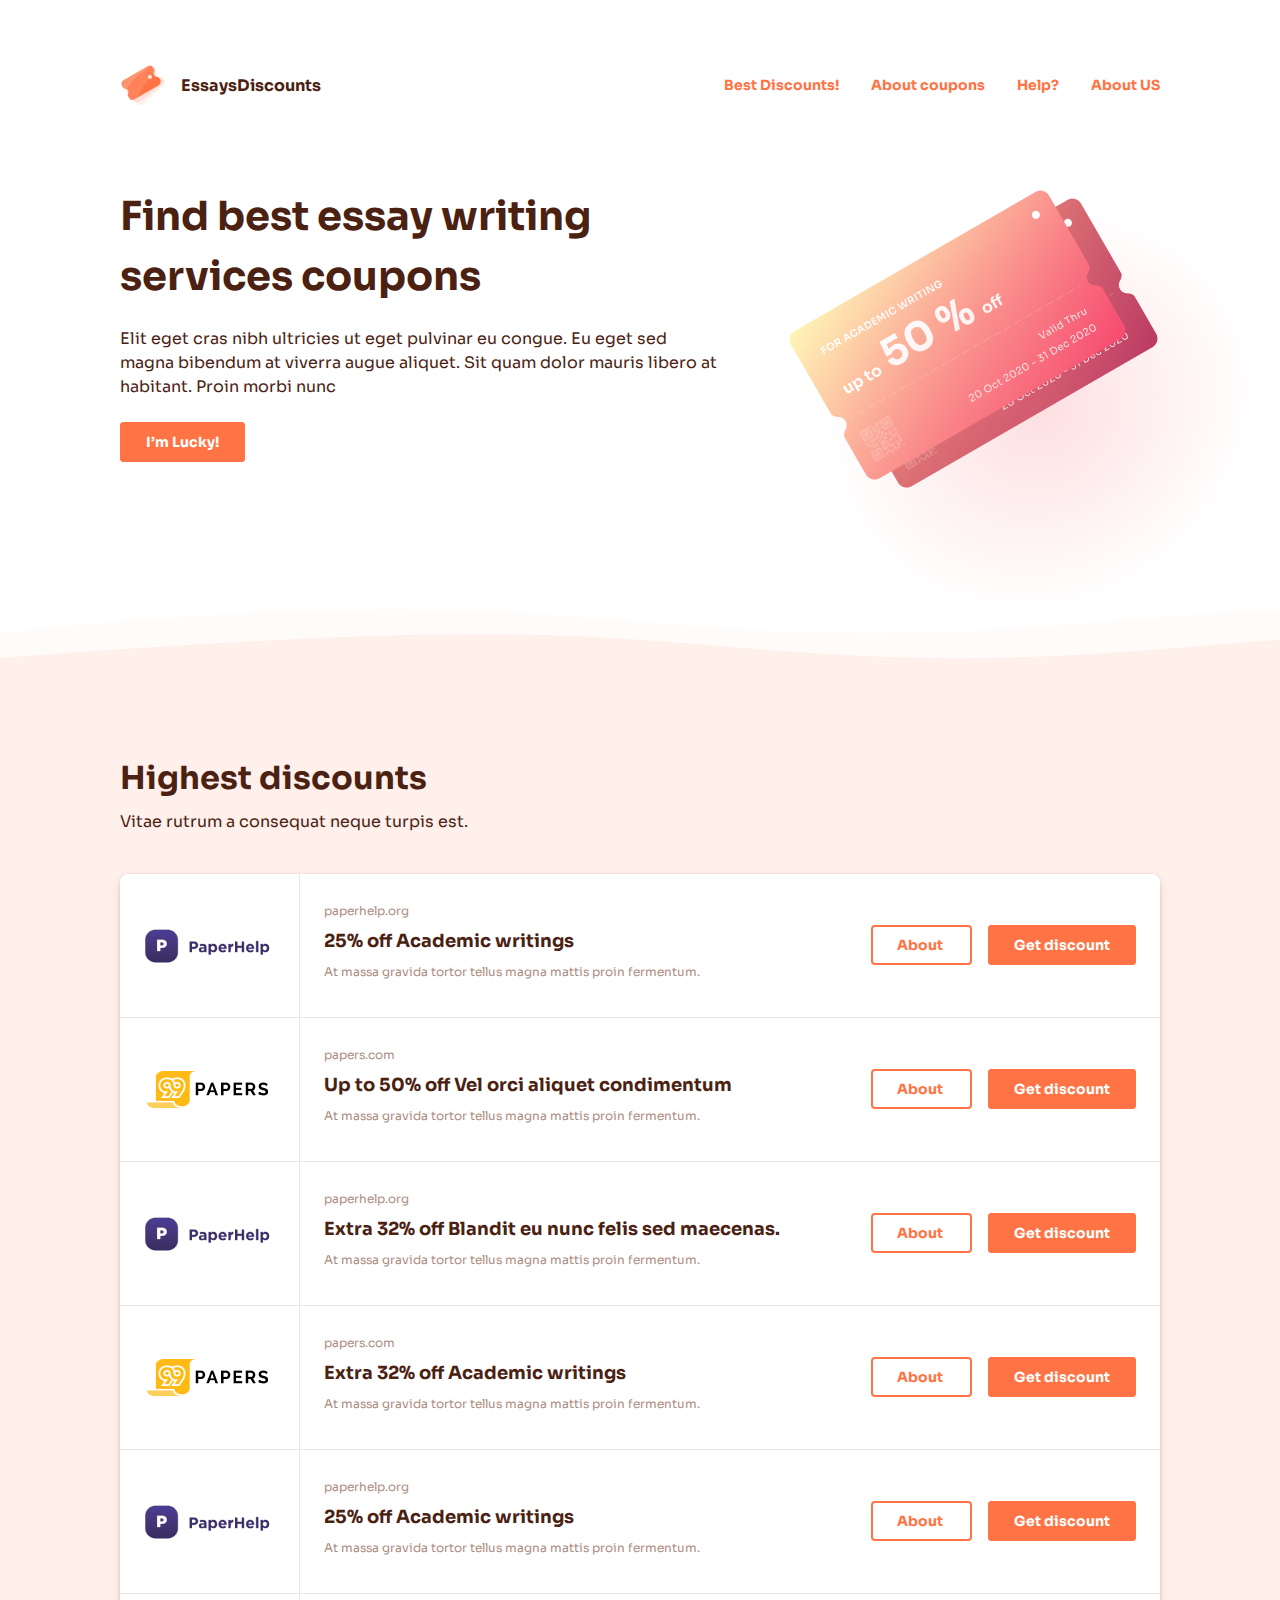
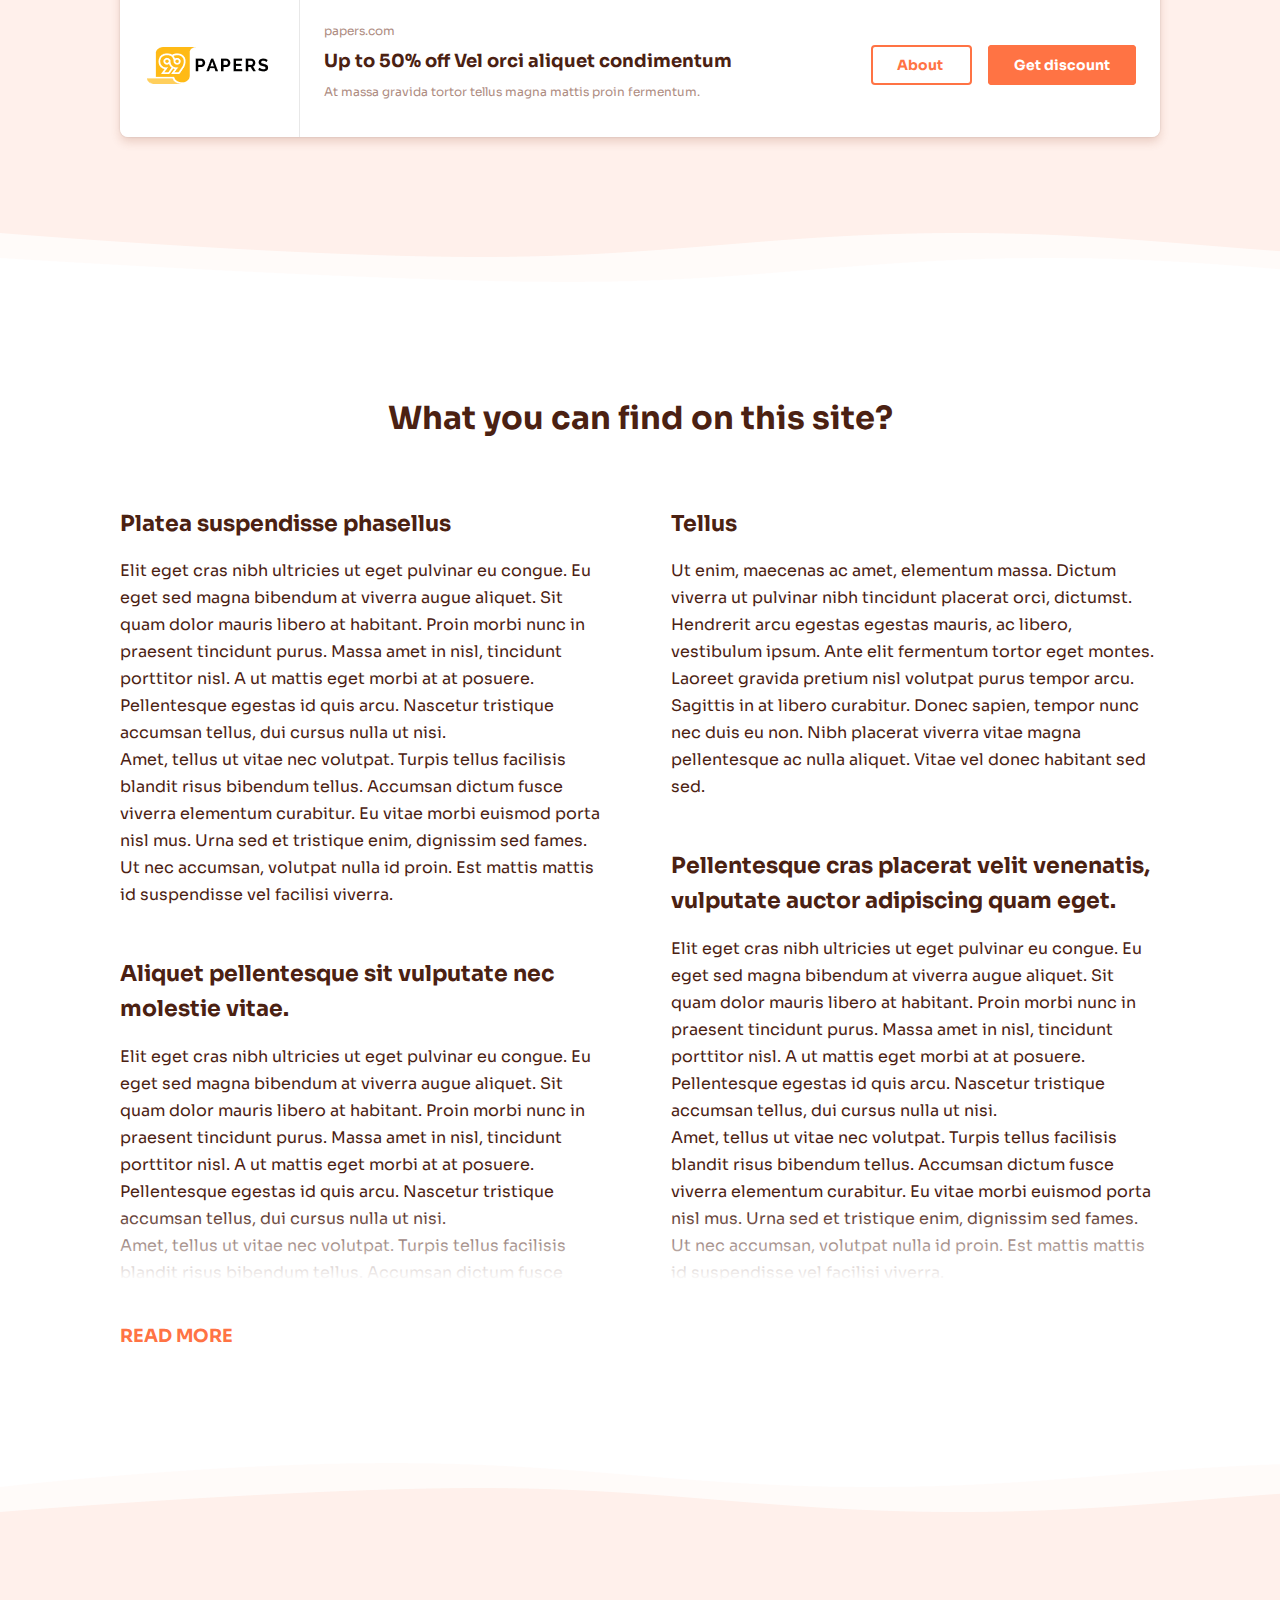
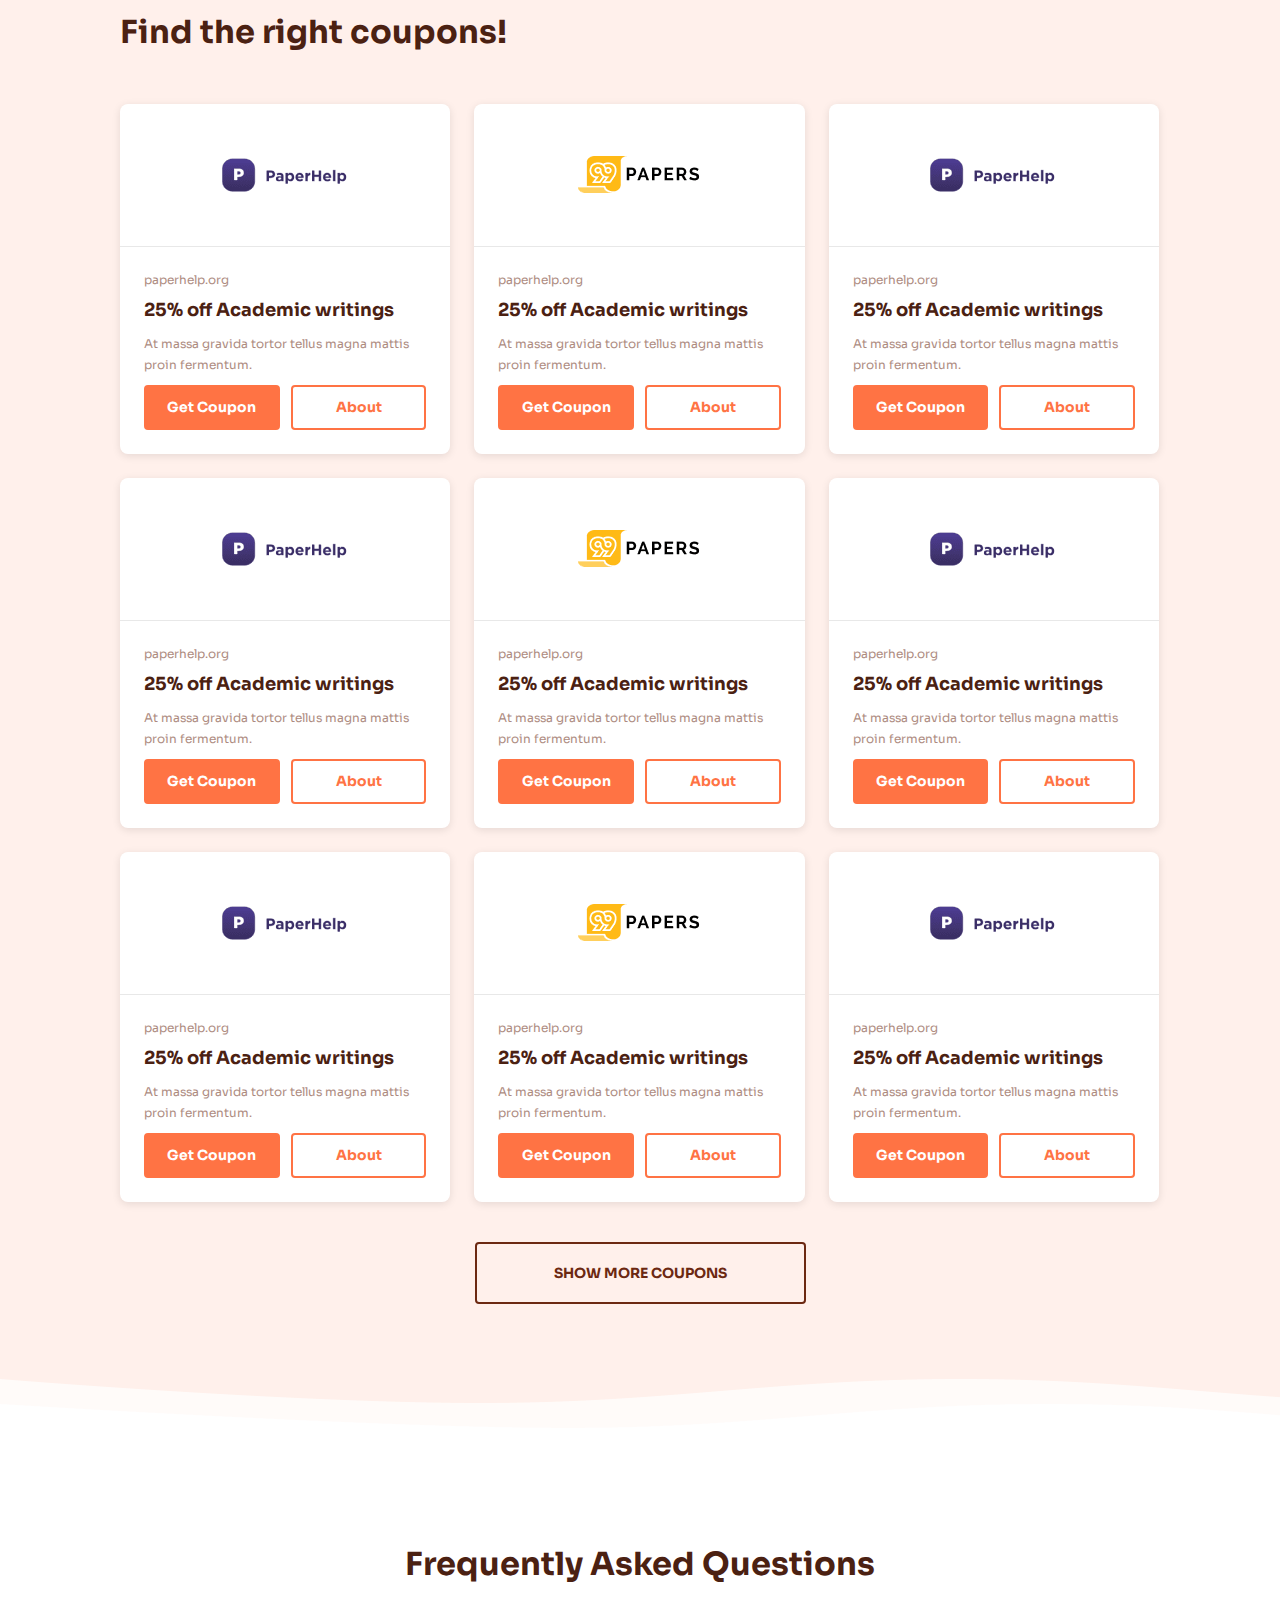
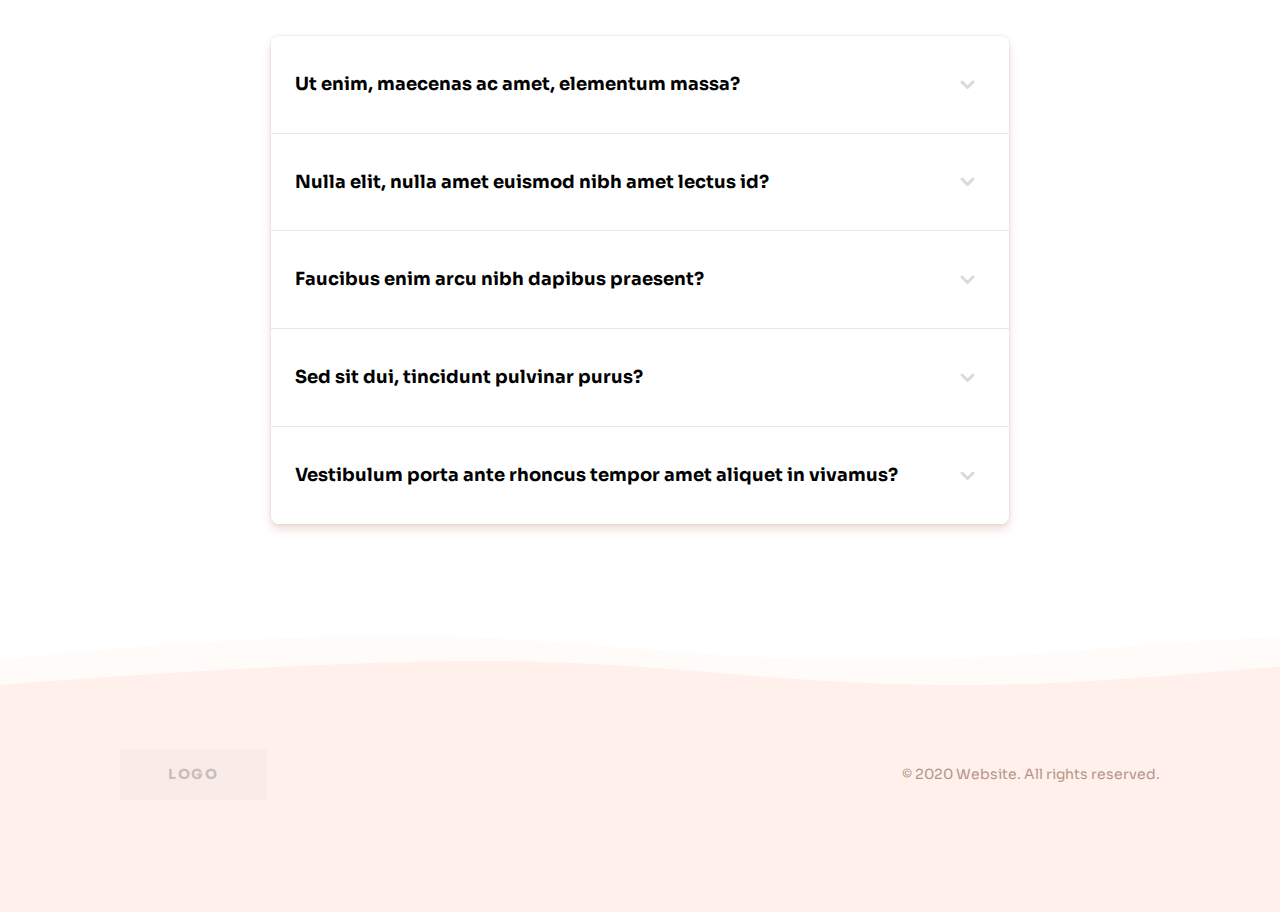
==== commit 77b42649: "sec mid" ====
--- a/Second/index.html
+++ b/Second/index.html
@@ -76,16 +76,17 @@
                             I’m Lucky!
                         </a>
                     </div>
+                    <div class="main__right">
+                        <img src="img/cards.png" alt="">
+                    </div>
                 </div>
             </div>
         </section>
         <section class="best" id="best">
             <div class="container">
-                <div class="center">
-                    <h2 class="title-l">
-                        Highest discounts
-                    </h2>
-                </div>
+                <h2 class="title-l">
+                    Highest discounts
+                </h2>
                 <span class="title__bot">
                     Vitae rutrum a consequat neque turpis est.
                 </span>
@@ -107,7 +108,7 @@
                         </div>
                         <div class="best__btns">
                             <a href="coupon.html" class="btn">
-                                details
+                                About
                             </a>
                             <a href="#" class="btn btn__sec">
                                 Get discount
@@ -131,7 +132,7 @@
                         </div>
                         <div class="best__btns">
                             <a href="coupon.html" class="btn">
-                                details
+                                About
                             </a>
                             <a href="#" class="btn btn__sec">
                                 Get discount
@@ -155,7 +156,7 @@
                         </div>
                         <div class="best__btns">
                             <a href="coupon.html" class="btn">
-                                details
+                                About
                             </a>
                             <a href="#" class="btn btn__sec">
                                 Get discount
@@ -179,7 +180,55 @@
                         </div>
                         <div class="best__btns">
                             <a href="coupon.html" class="btn">
-                                details
+                                About
+                            </a>
+                            <a href="#" class="btn btn__sec">
+                                Get discount
+                            </a>
+                        </div>
+                    </div>
+                    <div class="best__card">
+                        <div class="best__logo">
+                            <img src="img/paperh.png" alt="">
+                        </div>
+                        <div class="best__descr">
+                            <a href="paperhelp.org" class="best__link">
+                                paperhelp.org
+                            </a>
+                            <div class="best__offer title-s">
+                                25% off Academic writings
+                            </div>
+                            <p class="best__txt">
+                                At massa gravida tortor tellus magna mattis proin fermentum.
+                            </p>
+                        </div>
+                        <div class="best__btns">
+                            <a href="coupon.html" class="btn">
+                                About
+                            </a>
+                            <a href="#" class="btn btn__sec">
+                                Get discount
+                            </a>
+                        </div>
+                    </div>
+                    <div class="best__card">
+                        <div class="best__logo">
+                            <img src="img/papers.png" alt="">
+                        </div>
+                        <div class="best__descr">
+                            <a href="papers.com" class="best__link">
+                                papers.com
+                            </a>
+                            <div class="best__offer title-s">
+                                Up to 50% off Vel orci aliquet condimentum
+                            </div>
+                            <p class="best__txt">
+                                At massa gravida tortor tellus magna mattis proin fermentum.
+                            </p>
+                        </div>
+                        <div class="best__btns">
+                            <a href="coupon.html" class="btn">
+                                About
                             </a>
                             <a href="#" class="btn btn__sec">
                                 Get discount
@@ -242,29 +291,32 @@
         </section>
         <section class="find" id="find">
             <div class="container">
-                <div class="center">
-                    <h2 class="title-l">
-                        find the right coupons!
-                    </h2>
-                </div>
+                <h2 class="title-l">
+                    Find the right coupons!
+                </h2>
                 <div class="find__wrap">
                     <div class="find__card-wrap">
                         <div class="find__card">
                             <div class="find__card-logo">
                                 <img src="img/paperh.png" alt="">
                             </div>
-                            <div class="find__card-offer title-s">
-                                Extra 32% off Blandit eu nunc felis sed maecenas.
-                            </div>
-                            <span class="find__card-date">
-                                Expires <span>14/03/2020</span> 
-                            </span>
-                            <div class="find__card__btns">
-                                <a href="#" class="btn btn__sec">
-                                    Get discount
-                                </a>
-                                <a href="#" class="btn find__btn">
-                                    details
+                            <div class="find__card-txt">
+                                <div class="best__link">
+                                    paperhelp.org
+                                </div>
+                                <div class="best__offer title-s">
+                                    25% off Academic writings
+                                </div>
+                                <span class="best__txt">
+                                    At massa gravida tortor tellus magna mattis proin fermentum. 
+                                </span>
+                            </div>
+                            <div class="find__card__btns">
+                                <a href="#" class="btn btn__sec">
+                                    Get Coupon
+                                </a>
+                                <a href="#" class="btn find__btn">
+                                    About
                                 </a>
                             </div>
                         </div>
@@ -274,18 +326,23 @@
                             <div class="find__card-logo">
                                 <img src="img/papers.png" alt="">
                             </div>
-                            <div class="find__card-offer title-s">
-                                Up to 50% Donec enim dapibus 
-                            </div>
-                            <span class="find__card-date">
-                                Expires <span>14/03/2020</span> 
-                            </span>
-                            <div class="find__card__btns">
-                                <a href="#" class="btn btn__sec">
-                                    Get discount
-                                </a>
-                                <a href="#" class="btn find__btn">
-                                    details
+                            <div class="find__card-txt">
+                                <div class="best__link">
+                                    paperhelp.org
+                                </div>
+                                <div class="best__offer title-s">
+                                    25% off Academic writings
+                                </div>
+                                <span class="best__txt">
+                                    At massa gravida tortor tellus magna mattis proin fermentum. 
+                                </span>
+                            </div>
+                            <div class="find__card__btns">
+                                <a href="#" class="btn btn__sec">
+                                    Get Coupon
+                                </a>
+                                <a href="#" class="btn find__btn">
+                                    About
                                 </a>
                             </div>
                         </div>
@@ -295,18 +352,23 @@
                             <div class="find__card-logo">
                                 <img src="img/paperh.png" alt="">
                             </div>
-                            <div class="find__card-offer title-s">
-                                Extra 32% off Blandit eu nunc felis sed maecenas.
-                            </div>
-                            <span class="find__card-date">
-                                Expires <span>14/03/2020</span> 
-                            </span>
-                            <div class="find__card__btns">
-                                <a href="#" class="btn btn__sec">
-                                    Get discount
-                                </a>
-                                <a href="#" class="btn find__btn">
-                                    details
+                            <div class="find__card-txt">
+                                <div class="best__link">
+                                    paperhelp.org
+                                </div>
+                                <div class="best__offer title-s">
+                                    25% off Academic writings
+                                </div>
+                                <span class="best__txt">
+                                    At massa gravida tortor tellus magna mattis proin fermentum. 
+                                </span>
+                            </div>
+                            <div class="find__card__btns">
+                                <a href="#" class="btn btn__sec">
+                                    Get Coupon
+                                </a>
+                                <a href="#" class="btn find__btn">
+                                    About
                                 </a>
                             </div>
                         </div>
@@ -316,18 +378,23 @@
                             <div class="find__card-logo">
                                 <img src="img/paperh.png" alt="">
                             </div>
-                            <div class="find__card-offer title-s">
-                                Extra 32% off Blandit eu nunc felis sed maecenas.
-                            </div>
-                            <span class="find__card-date">
-                                Expires <span>14/03/2020</span> 
-                            </span>
-                            <div class="find__card__btns">
-                                <a href="#" class="btn btn__sec">
-                                    Get discount
-                                </a>
-                                <a href="#" class="btn find__btn">
-                                    details
+                            <div class="find__card-txt">
+                                <div class="best__link">
+                                    paperhelp.org
+                                </div>
+                                <div class="best__offer title-s">
+                                    25% off Academic writings
+                                </div>
+                                <span class="best__txt">
+                                    At massa gravida tortor tellus magna mattis proin fermentum. 
+                                </span>
+                            </div>
+                            <div class="find__card__btns">
+                                <a href="#" class="btn btn__sec">
+                                    Get Coupon
+                                </a>
+                                <a href="#" class="btn find__btn">
+                                    About
                                 </a>
                             </div>
                         </div>
@@ -337,18 +404,23 @@
                             <div class="find__card-logo">
                                 <img src="img/papers.png" alt="">
                             </div>
-                            <div class="find__card-offer title-s">
-                                Up to 50% Donec enim dapibus 
-                            </div>
-                            <span class="find__card-date">
-                                Expires <span>14/03/2020</span> 
-                            </span>
-                            <div class="find__card__btns">
-                                <a href="#" class="btn btn__sec">
-                                    Get discount
-                                </a>
-                                <a href="#" class="btn find__btn">
-                                    details
+                            <div class="find__card-txt">
+                                <div class="best__link">
+                                    paperhelp.org
+                                </div>
+                                <div class="best__offer title-s">
+                                    25% off Academic writings
+                                </div>
+                                <span class="best__txt">
+                                    At massa gravida tortor tellus magna mattis proin fermentum. 
+                                </span>
+                            </div>
+                            <div class="find__card__btns">
+                                <a href="#" class="btn btn__sec">
+                                    Get Coupon
+                                </a>
+                                <a href="#" class="btn find__btn">
+                                    About
                                 </a>
                             </div>
                         </div>
@@ -358,18 +430,23 @@
                             <div class="find__card-logo">
                                 <img src="img/paperh.png" alt="">
                             </div>
-                            <div class="find__card-offer title-s">
-                                Extra 32% off Blandit eu nunc felis sed maecenas.
-                            </div>
-                            <span class="find__card-date">
-                                Expires <span>14/03/2020</span> 
-                            </span>
-                            <div class="find__card__btns">
-                                <a href="#" class="btn btn__sec">
-                                    Get discount
-                                </a>
-                                <a href="#" class="btn find__btn">
-                                    details
+                            <div class="find__card-txt">
+                                <div class="best__link">
+                                    paperhelp.org
+                                </div>
+                                <div class="best__offer title-s">
+                                    25% off Academic writings
+                                </div>
+                                <span class="best__txt">
+                                    At massa gravida tortor tellus magna mattis proin fermentum. 
+                                </span>
+                            </div>
+                            <div class="find__card__btns">
+                                <a href="#" class="btn btn__sec">
+                                    Get Coupon
+                                </a>
+                                <a href="#" class="btn find__btn">
+                                    About
                                 </a>
                             </div>
                         </div>
@@ -379,18 +456,23 @@
                             <div class="find__card-logo">
                                 <img src="img/paperh.png" alt="">
                             </div>
-                            <div class="find__card-offer title-s">
-                                Extra 32% off Blandit eu nunc felis sed maecenas.
-                            </div>
-                            <span class="find__card-date">
-                                Expires <span>14/03/2020</span> 
-                            </span>
-                            <div class="find__card__btns">
-                                <a href="#" class="btn btn__sec">
-                                    Get discount
-                                </a>
-                                <a href="#" class="btn find__btn">
-                                    details
+                            <div class="find__card-txt">
+                                <div class="best__link">
+                                    paperhelp.org
+                                </div>
+                                <div class="best__offer title-s">
+                                    25% off Academic writings
+                                </div>
+                                <span class="best__txt">
+                                    At massa gravida tortor tellus magna mattis proin fermentum. 
+                                </span>
+                            </div>
+                            <div class="find__card__btns">
+                                <a href="#" class="btn btn__sec">
+                                    Get Coupon
+                                </a>
+                                <a href="#" class="btn find__btn">
+                                    About
                                 </a>
                             </div>
                         </div>
@@ -400,18 +482,23 @@
                             <div class="find__card-logo">
                                 <img src="img/papers.png" alt="">
                             </div>
-                            <div class="find__card-offer title-s">
-                                Up to 50% Donec enim dapibus 
-                            </div>
-                            <span class="find__card-date">
-                                Expires <span>14/03/2020</span> 
-                            </span>
-                            <div class="find__card__btns">
-                                <a href="#" class="btn btn__sec">
-                                    Get discount
-                                </a>
-                                <a href="#" class="btn find__btn">
-                                    details
+                            <div class="find__card-txt">
+                                <div class="best__link">
+                                    paperhelp.org
+                                </div>
+                                <div class="best__offer title-s">
+                                    25% off Academic writings
+                                </div>
+                                <span class="best__txt">
+                                    At massa gravida tortor tellus magna mattis proin fermentum. 
+                                </span>
+                            </div>
+                            <div class="find__card__btns">
+                                <a href="#" class="btn btn__sec">
+                                    Get Coupon
+                                </a>
+                                <a href="#" class="btn find__btn">
+                                    About
                                 </a>
                             </div>
                         </div>
@@ -421,18 +508,23 @@
                             <div class="find__card-logo">
                                 <img src="img/paperh.png" alt="">
                             </div>
-                            <div class="find__card-offer title-s">
-                                Extra 32% off Blandit eu nunc felis sed maecenas.
-                            </div>
-                            <span class="find__card-date">
-                                Expires <span>14/03/2020</span> 
-                            </span>
-                            <div class="find__card__btns">
-                                <a href="#" class="btn btn__sec">
-                                    Get discount
-                                </a>
-                                <a href="#" class="btn find__btn">
-                                    details
+                            <div class="find__card-txt">
+                                <div class="best__link">
+                                    paperhelp.org
+                                </div>
+                                <div class="best__offer title-s">
+                                    25% off Academic writings
+                                </div>
+                                <span class="best__txt">
+                                    At massa gravida tortor tellus magna mattis proin fermentum. 
+                                </span>
+                            </div>
+                            <div class="find__card__btns">
+                                <a href="#" class="btn btn__sec">
+                                    Get Coupon
+                                </a>
+                                <a href="#" class="btn">
+                                    About
                                 </a>
                             </div>
                         </div>
@@ -449,14 +541,14 @@
             <div class="container">
                 <div class="center">
                     <h2 class="title-l">
-                        Questions
+                        Frequently Asked Questions
                     </h2>
                 </div>
                 <div class="faq__wrap">
                     <div class="faq__card" data-faq>
                         <div class="faq__title">
                             Ut enim, maecenas ac amet, elementum massa?
-                            <span class="line"></span>
+                            <svg xmlns="http://www.w3.org/2000/svg" width="15" height="9" fill="none" xmlns:v="https://vecta.io/nano"><path d="M7.5 7.5L6.44 8.56a1.5 1.5 0 0 0 2.121 0L7.5 7.5zm6.56-4.44A1.5 1.5 0 1 0 11.939.939l2.12 2.12zM3.06.94A1.5 1.5 0 0 0 .939 3.061L3.06.94zm5.5 7.62l5.5-5.5L11.94.94l-5.5 5.5 2.12 2.12zM.94 3.06l5.5 5.5 2.12-2.12-5.5-5.5L.94 3.06z" fill="#dadada"/></svg>
                         </div>
                         <p>
                             Enim aliquam cursus viverra quisque sit arcu neque velit feugiat. Habitasse tellus commodo maecenas egestas. Est mauris, urna dolor ac orci pellentesque arcu, morbi. Dignissim blandit facilisi mi, auctor ultrices. In faucibus tortor, sit odio eget posuere.
@@ -465,7 +557,7 @@
                     <div class="faq__card" data-faq>
                         <div class="faq__title">
                             Nulla elit, nulla amet euismod nibh amet lectus id?
-                            <span class="line"></span>
+                            <svg xmlns="http://www.w3.org/2000/svg" width="15" height="9" fill="none" xmlns:v="https://vecta.io/nano"><path d="M7.5 7.5L6.44 8.56a1.5 1.5 0 0 0 2.121 0L7.5 7.5zm6.56-4.44A1.5 1.5 0 1 0 11.939.939l2.12 2.12zM3.06.94A1.5 1.5 0 0 0 .939 3.061L3.06.94zm5.5 7.62l5.5-5.5L11.94.94l-5.5 5.5 2.12 2.12zM.94 3.06l5.5 5.5 2.12-2.12-5.5-5.5L.94 3.06z" fill="#dadada"/></svg>
                         </div>
                         <p>
                             Enim aliquam cursus viverra quisque sit arcu neque velit feugiat. Habitasse tellus commodo maecenas egestas. Est mauris, urna dolor ac orci pellentesque arcu, morbi. Dignissim blandit facilisi mi, auctor ultrices. In faucibus tortor, sit odio eget posuere.
@@ -474,7 +566,7 @@
                     <div class="faq__card" data-faq>
                         <div class="faq__title">
                             Faucibus enim arcu nibh dapibus praesent?
-                            <span class="line"></span>
+                            <svg xmlns="http://www.w3.org/2000/svg" width="15" height="9" fill="none" xmlns:v="https://vecta.io/nano"><path d="M7.5 7.5L6.44 8.56a1.5 1.5 0 0 0 2.121 0L7.5 7.5zm6.56-4.44A1.5 1.5 0 1 0 11.939.939l2.12 2.12zM3.06.94A1.5 1.5 0 0 0 .939 3.061L3.06.94zm5.5 7.62l5.5-5.5L11.94.94l-5.5 5.5 2.12 2.12zM.94 3.06l5.5 5.5 2.12-2.12-5.5-5.5L.94 3.06z" fill="#dadada"/></svg>
                         </div>
                         <p>
                             Enim aliquam cursus viverra quisque sit arcu neque velit feugiat. Habitasse tellus commodo maecenas egestas. Est mauris, urna dolor ac orci pellentesque arcu, morbi. Dignissim blandit facilisi mi, auctor ultrices. In faucibus tortor, sit odio eget posuere.
@@ -483,7 +575,7 @@
                     <div class="faq__card" data-faq>
                         <div class="faq__title">
                             Sed sit dui, tincidunt pulvinar purus?
-                            <span class="line"></span>
+                            <svg xmlns="http://www.w3.org/2000/svg" width="15" height="9" fill="none" xmlns:v="https://vecta.io/nano"><path d="M7.5 7.5L6.44 8.56a1.5 1.5 0 0 0 2.121 0L7.5 7.5zm6.56-4.44A1.5 1.5 0 1 0 11.939.939l2.12 2.12zM3.06.94A1.5 1.5 0 0 0 .939 3.061L3.06.94zm5.5 7.62l5.5-5.5L11.94.94l-5.5 5.5 2.12 2.12zM.94 3.06l5.5 5.5 2.12-2.12-5.5-5.5L.94 3.06z" fill="#dadada"/></svg>
                         </div>
                         <p>
                             Enim aliquam cursus viverra quisque sit arcu neque velit feugiat. Habitasse tellus commodo maecenas egestas. Est mauris, urna dolor ac orci pellentesque arcu, morbi. Dignissim blandit facilisi mi, auctor ultrices. In faucibus tortor, sit odio eget posuere.
@@ -492,7 +584,7 @@
                     <div class="faq__card" data-faq>
                         <div class="faq__title">
                             Vestibulum porta ante rhoncus tempor amet aliquet in vivamus?
-                            <span class="line"></span>
+                            <svg xmlns="http://www.w3.org/2000/svg" width="15" height="9" fill="none" xmlns:v="https://vecta.io/nano"><path d="M7.5 7.5L6.44 8.56a1.5 1.5 0 0 0 2.121 0L7.5 7.5zm6.56-4.44A1.5 1.5 0 1 0 11.939.939l2.12 2.12zM3.06.94A1.5 1.5 0 0 0 .939 3.061L3.06.94zm5.5 7.62l5.5-5.5L11.94.94l-5.5 5.5 2.12 2.12zM.94 3.06l5.5 5.5 2.12-2.12-5.5-5.5L.94 3.06z" fill="#dadada"/></svg>
                         </div>
                         <p>
                             Enim aliquam cursus viverra quisque sit arcu neque velit feugiat. Habitasse tellus commodo maecenas egestas. Est mauris, urna dolor ac orci pellentesque arcu, morbi. Dignissim blandit facilisi mi, auctor ultrices. In faucibus tortor, sit odio eget posuere.
@@ -504,7 +596,7 @@
         <footer class="footer">
             <div class="container">
                 <div class="footer__wrap">
-                    <a href="index.html" class="header__logo footer__logo">
+                    <a href="index.html" class="footer__logo">
                         Logo
                     </a>
                     <p class="footer__txt">
--- a/Second/css/main.css
+++ b/Second/css/main.css
@@ -153,32 +153,18 @@
 
 .breadcrumbs {
     font-size: 14px;
-    line-height: 160%;
-    color: #958371;
-    margin:86px 0 24px;
+    line-height: 16px;
+    color: #B4958A;
+    margin:103px 0 38px;
     position: relative;
     z-index: 2;
-    display: -webkit-box;
-    display: -webkit-flex;
-    display: -moz-box;
-    display: -ms-flexbox;
-    display: flex;
-    -webkit-box-align: center;
-    -webkit-align-items: center;
-       -moz-box-align: center;
-        -ms-flex-align: center;
-            align-items: center;
-    -webkit-box-pack: center;
-    -webkit-justify-content: center;
-       -moz-box-pack: center;
-        -ms-flex-pack: center;
-            justify-content: center;
+    text-align: center;
 }
 
 .breadcrumbs__link {
     font-size: 14px;
-    line-height: 24px;
-    color: #958371;
+    line-height: 16px;
+    color: #B4958A;
     text-decoration: none;
 }
 
@@ -187,10 +173,6 @@
 }
 
 .breadcrumbs__separator {
-    display: block;
-    width: 4px;
-    height: 4px;
-    background: #958371;
     margin: 0 10px;
 }
 
@@ -262,94 +244,103 @@
 /* ---main--- */
 
 .main {
-    padding: 94px 0 140px;
-}
-
+    padding: 80px 0 193px;
+}
+.main__wrap {
+    display: -webkit-box;
+    display: -webkit-flex;
+    display: -moz-box;
+    display: -ms-flexbox;
+    display: flex;
+    -webkit-box-pack: justify;
+    -webkit-justify-content: space-between;
+       -moz-box-pack: justify;
+        -ms-flex-pack: justify;
+            justify-content: space-between;
+}
+.main__left {
+    width: 58%;
+}
+.main__right {
+    position: relative;
+    width: 36%;
+}
+.main__right::before {
+    content: '';
+    display: block;
+    position: absolute;
+    top: 0;
+    left: 0;
+    background: -webkit-radial-gradient(50% 50%, 50% 50%, #F98086 0%, rgba(249, 125, 133, 0) 86.98%);
+    background: -moz-radial-gradient(50% 50%, 50% 50%, #F98086 0%, rgba(249, 125, 133, 0) 86.98%);
+    background: -o-radial-gradient(50% 50%, 50% 50%, #F98086 0%, rgba(249, 125, 133, 0) 86.98%);
+    background: radial-gradient(50% 50% at 50% 50%, #F98086 0%, rgba(249, 125, 133, 0) 86.98%);
+    width: 512px;
+    height: 449px;
+    opacity: 0.25;
+    -webkit-transform: rotate(-30deg);
+       -moz-transform: rotate(-30deg);
+        -ms-transform: rotate(-30deg);
+         -o-transform: rotate(-30deg);
+            transform: rotate(-30deg);
+}
 .main .title {
     margin-bottom: 20px;
 }
 .main p {
-    width: 60%;
-    margin: 0 auto;
-    line-height: 160%;
-    text-align: center;
-    margin-bottom: 56px;
-    z-index: 2;
-    position: relative;
-}
-.orange {
-    color: #F2994A;
-    font-weight: 700px;
-    text-transform: uppercase;
-}
-.main__menu {
-    position: relative;
-    z-index: 2;
-    background: url('../img/svg/main-menu.svg') no-repeat center center / cover;
-    display: -webkit-box;
-    display: -webkit-flex;
-    display: -moz-box;
-    display: -ms-flexbox;
-    display: flex;
-    -webkit-box-align: center;
-    -webkit-align-items: center;
-       -moz-box-align: center;
-        -ms-flex-align: center;
-            align-items: center;
-}
-.main__menu  li {
-    text-align: center;
-    padding: 28px 0;
-    width: 25%;
-}
-.main__menu  li:not(:last-child) {
-    border-right: 1px solid #E8E8E8;
-}
-.main__menu li a {
-    font-weight: 700;
+    margin-bottom: 32px;
     font-size: 16px;
     line-height: 24px;
-    letter-spacing: 0.05em;
-    text-transform: uppercase;
-    color: #333333;
+    color: #4B2112;
+}
+
+
+/* ---best-- */
+
+.best {
+    padding: 64px 0;
+    background: #FFF0EB;
     position: relative;
 }
-.main__menu li a::after {
+.best::before,
+.best::after {
     content: '';
     display: block;
     position: absolute;
-    border-bottom: 2px dashed #F2994A;
-    width: 100%;
+    width: 1920px;
+    height: 81px;
+    background: url('../img/top.png') no-repeat center center / cover;
     left: 0;
-    -webkit-transition: all .3s ease;
-    -o-transition: all .3s ease;
-    -moz-transition: all .3s ease;
-    transition: all .3s ease;
-}
-.main__menu li a:hover {
-    color: #F2994A;
-    text-decoration: none;
-}
-.main__menu li a:hover::after {
-    opacity: 0.2;
-}
-
-
-/* ---best-- */
-
-.best {
-    padding: 96px 0;
-    background: #FCF8EF;
-}
-.best .center {
-    margin-bottom: 16px;
+}
+.best::before {
+    top: -81px;
+}
+.best::after {
+    bottom: -81px;
+    -webkit-transform: rotateZ(180deg);
+       -moz-transform: rotateZ(180deg);
+        -ms-transform: rotate(180deg);
+         -o-transform: rotateZ(180deg);
+            transform: rotateZ(180deg);
+}
+.best .title-l {
+    margin-bottom: 8px;
 }
 .title__bot {
     display: block;
-    text-align: center;
     font-size: 16px;
     line-height: 24px;
-    margin-bottom: 56px;
+    margin-bottom: 40px;
+    color: #4B2112;
+}
+.best__wrap {
+    -webkit-box-shadow: 0px 0px 2px rgba(0, 0, 0, 0.15), 0px 5px 10px rgba(153, 73, 46, 0.2);
+       -moz-box-shadow: 0px 0px 2px rgba(0, 0, 0, 0.15), 0px 5px 10px rgba(153, 73, 46, 0.2);
+            box-shadow: 0px 0px 2px rgba(0, 0, 0, 0.15), 0px 5px 10px rgba(153, 73, 46, 0.2);
+    -webkit-border-radius: 8px;
+       -moz-border-radius: 8px;
+            border-radius: 8px;
+    overflow: hidden;
 }
 .best__card {
     background: #fff;
@@ -358,10 +349,7 @@
     display: -moz-box;
     display: -ms-flexbox;
     display: flex;
-    -webkit-box-shadow: 0px 2px 8px rgba(0, 0, 0, 0.15);
-       -moz-box-shadow: 0px 2px 8px rgba(0, 0, 0, 0.15);
-            box-shadow: 0px 2px 8px rgba(0, 0, 0, 0.15);
-    padding: 24px 28px 24px 24px;
+    padding: 0 24px;
     -webkit-box-align: center;
     -webkit-align-items: center;
        -moz-box-align: center;
@@ -373,9 +361,8 @@
         -ms-flex-pack: justify;
             justify-content: space-between;
 }
-
 .best__card:not(:last-child) {
-    margin-bottom: 24px;
+    border-bottom: 1px solid #E8E8E8;
 }
 .best__logo {
     width: 13%;
@@ -403,7 +390,7 @@
        object-fit: cover;
 }
 .best__descr {
-    padding-left: 24px;
+    padding: 28px 0 36px 24px;
     width: 55%;
     border-left: 1px solid #E8E8E8;
     display: -webkit-box;
@@ -420,32 +407,28 @@
             flex-direction: column;
 }
 .best__link {
-    font-weight: 500;
     font-size: 12px;
-    line-height: 16px;
-    letter-spacing: 0.05em;
-    text-transform: uppercase;
-    color: #828282;
+    line-height: 18px;
+    color: #AD8B7F;
     margin-bottom: 8px;
 }
 .best__offer {
     margin-bottom: 8px;
-    font-weight: 700
+    font-weight: 700;
+    color: #4B2112;
 }
 .best__txt {
     font-size: 12px;
-    line-height: 16px;
-    color: #000000;
-    opacity: 0.5;
-
+    line-height: 18px;
+    color:#AD8B7F
 }
 .best__btns .btn:not(:last-child) {
-    margin-right: 20px;
+    margin-right: 16px;
 }
 
 /* ---about--- */
 .about {
-    padding: 96px 0;
+    padding: 193px 0;
 }
 .about .center {
     margin-bottom: 64px;
@@ -498,23 +481,21 @@
     font-size: 22px;
     line-height: 160%;
     margin-bottom: 16px;
+    color: #4B2112;
 }
 .about__text h3:not(:first-child) {
     margin-top: 48px;
 }
 .about__text p {
-    line-height: 29px;
-}
-.about__text p:not(:last-child) {
-    margin-bottom: 15px;
+    line-height: 27px;
+    color: #4B2112;
 }
 
 [data-readmore]+a {
     font-weight: 700;
     font-size: 18px;
     line-height: 160%;
-    letter-spacing: 0.05em;
-    color: #F2994A;
+    color: #FF7344;
     margin-top: 16px;
     text-transform: uppercase;
 }
@@ -526,11 +507,33 @@
 /* ---find--- */
 
 .find {
-    background: #FCF8EF;
-    padding: 96px 0 115px;
-}
-.find .center:first-child {
-    margin-bottom: 64px;
+    background: #FFF0EB;;
+    padding: 64px 0;
+    position: relative;
+}
+.find::before,
+.find::after {
+    content: '';
+    display: block;
+    position: absolute;
+    width: 1920px;
+    height: 81px;
+    background: url('../img/top.png') no-repeat center center / cover;
+    left: 0;
+}
+.find::before {
+    top: -81px;
+}
+.find::after {
+    bottom: -81px;
+    -webkit-transform: rotateZ(180deg);
+       -moz-transform: rotateZ(180deg);
+        -ms-transform: rotate(180deg);
+         -o-transform: rotateZ(180deg);
+            transform: rotateZ(180deg);
+}
+.find .title-l {
+    margin-bottom: 48px;
 }
 
 .find__wrap {
@@ -542,49 +545,52 @@
     -webkit-flex-wrap: wrap;
         -ms-flex-wrap: wrap;
             flex-wrap: wrap;
-    margin: -8px -9px 54px;
+    margin: -12px -12px 48px;
 }
 .find__card-wrap {
-    padding: 8px 9px;
+    padding: 12px;
     width: 33.3%;
 }
 .find__card {
     position: relative;
-    padding: 48px 36px 108px 32px;
+    padding: 0 0 80px;
     background: #FFFFFF;
     height: 100%;
--webkit-border-radius: 5px;
-   -moz-border-radius: 5px;
-        border-radius: 5px;
+    -webkit-border-radius: 8px;
+       -moz-border-radius: 8px;
+            border-radius: 8px;
 -webkit-box-shadow: 0px 2px 8px rgba(0, 0, 0, 0.1);
    -moz-box-shadow: 0px 2px 8px rgba(0, 0, 0, 0.1);
         box-shadow: 0px 2px 8px rgba(0, 0, 0, 0.1);
 }
 .find__card-logo {
-    max-width: 80px;
-    margin-bottom: 16px;
-    height: 32px;
+    display: -webkit-box;
+    display: -webkit-flex;
+    display: -moz-box;
+    display: -ms-flexbox;
+    display: flex;
+    -webkit-box-align: center;
+    -webkit-align-items: center;
+       -moz-box-align: center;
+        -ms-flex-align: center;
+            align-items: center;
+    -webkit-box-pack: center;
+    -webkit-justify-content: center;
+       -moz-box-pack: center;
+        -ms-flex-pack: center;
+            justify-content: center;
+    padding: 52px 0;
+    border-bottom: 1px solid #E8E8E8;
 }
 .find__card-logo img {
-    width: 100%;
-    height: auto;
-    -o-object-fit: cover;
-       object-fit: cover;
-    display: block;
-}
-.find__card-offer {
-    margin-bottom: 8px;
-    font-weight: 700;
-}
-.find__card-date {
-    font-size: 12px;
-    line-height: 16px;
-    opacity: 0.5;
-    display: block;
+    display: block;
+}
+.find__card-txt {
+    padding: 24px 24px 0;
 }
 .find__card__btns {
     position: absolute;
-    bottom: 44px;
+    bottom: 24px;
     left: 0;
     display: -webkit-box;
     display: -webkit-flex;
@@ -592,58 +598,61 @@
     display: -ms-flexbox;
     display: flex;
     width: 100%;
-    padding: 0 36px 0 32px;
+    padding: 0 24px;
     -webkit-box-pack: justify;
     -webkit-justify-content: space-between;
        -moz-box-pack: justify;
         -ms-flex-pack: justify;
             justify-content: space-between;
 }
-.find__btn {
-    padding-left: 27px;
-    padding-right: 27px;
+.find__card__btns .btn {
+    width: 48%;
+    padding: 9px 0;
+    text-align: center;
 }
 .more__coupons {
-    background: #FCF8EF;
-    border: 2px solid #50351D;
-    color: #50351D;
-    padding: 16px 86px;
-    -webkit-box-shadow: 4px 4px 0 rgba(80,53,29,0.6);
-       -moz-box-shadow: 4px 4px 0 rgba(80,53,29,0.6);
-            box-shadow: 4px 4px 0 rgba(80,53,29,0.6);
-
+    background: #FFF0EB;
+    border: 2px solid #6C2811;
+    -webkit-border-radius: 4px;
+       -moz-border-radius: 4px;
+            border-radius: 4px;
+    padding: 20px 77px;
+    font-weight: 700;
+    font-size: 14px;
+    line-height: 16px;
+    text-transform: uppercase;
+    color: #6C2811;
 }
 .more__coupons:hover {
-    background: #FCF8EF;
-    -webkit-box-shadow: 4px 4px 0 #50351D;
-       -moz-box-shadow: 4px 4px 0 #50351D;
-            box-shadow: 4px 4px 0 #50351D;
+    background: #FFF0EB;
+    border: 2px solid #FF7344;
+    color: #FF7344;
 }
 
 
 /* ---faq--- */
 
 .faq {
-    padding: 96px 0 169px;
+    padding: 193px 0;
 }
 .faq__wrap {
     width: 71%;
     margin: 0 auto;
+    -webkit-box-shadow: 0px 0px 2px rgba(0, 0, 0, 0.15), 0px 5px 10px rgba(153, 73, 46, 0.2);
+       -moz-box-shadow: 0px 0px 2px rgba(0, 0, 0, 0.15), 0px 5px 10px rgba(153, 73, 46, 0.2);
+            box-shadow: 0px 0px 2px rgba(0, 0, 0, 0.15), 0px 5px 10px rgba(153, 73, 46, 0.2);
+    -webkit-border-radius: 8px;
+       -moz-border-radius: 8px;
+            border-radius: 8px;
+    overflow: hidden;
 }
 .faq__card {
     cursor: pointer;
-    padding: 34px 22px;
+    padding: 34px 34px 34px 24px;
     background: #FFFFFF;
-    -webkit-box-shadow: 0px 2px 8px rgba(0, 0, 0, 0.1);
-       -moz-box-shadow: 0px 2px 8px rgba(0, 0, 0, 0.1);
-            box-shadow: 0px 2px 8px rgba(0, 0, 0, 0.1);
-    -webkit-border-radius: 4px;
-       -moz-border-radius: 4px;
-            border-radius: 4px;
-}
-
+}
 .faq__card:not(:last-child) {
-    margin-bottom: 16px;
+    border-bottom: 1px solid #E8E8E8;
 }
 .faq__title {
     font-weight: 700;
@@ -651,80 +660,66 @@
     line-height: 160%;
     position: relative;
 }
-.line {
+.faq__title svg {
     position: absolute;
     display: block;
     top: 0;
     right: 0;
     bottom: 0;
     margin: auto 0;
-    width: 32px;
-    height: 32px;
-    -webkit-border-radius: 50%;
-       -moz-border-radius: 50%;
-            border-radius: 50%;
-    background: #FCF8EF;
-}
-.line::after,
-.line::before {
-    content: '';
-    display: block;
-    position: absolute;
-    top: 0;
-    right: 0;
-    bottom: 0;
-    left: 0;
-    margin: auto;
-    background: #F2994A;
-    -webkit-transition: all 0.3s ease;
-    -o-transition: all 0.3s ease;
-    -moz-transition: all 0.3s ease;
-    transition: all 0.3s ease;
-    -webkit-border-radius: 20px;
-       -moz-border-radius: 20px;
-            border-radius: 20px;
-}
-.line::before {
-    width: 16px;
-    height: 4px;
-}
-.line::after {
-    width: 4px;
-    height: 16px;
-}
-.faq__title.open .line::after {
-    -webkit-transform: rotateZ(450deg);
-       -moz-transform: rotateZ(450deg);
-        -ms-transform: rotate(450deg);
-         -o-transform: rotateZ(450deg);
-            transform: rotateZ(450deg);
-}
-.faq__title.open .line::before {
-    -webkit-transform: rotateZ(360deg);
-       -moz-transform: rotateZ(360deg);
-        -ms-transform: rotate(360deg);
-         -o-transform: rotateZ(360deg);
-            transform: rotateZ(360deg);
+    -webkit-transition: all .3s ease;
+    -o-transition: all .3s ease;
+    -moz-transition: all .3s ease;
+    transition: all .3s ease;
+}
+
+.faq__title.open svg {
+    -webkit-transform: rotateZ(180deg);
+       -moz-transform: rotateZ(180deg);
+        -ms-transform: rotate(180deg);
+         -o-transform: rotateZ(180deg);
+            transform: rotateZ(180deg);
+}
+.faq__title svg path {
+    -webkit-transition: all .3s ease;
+    -o-transition: all .3s ease;
+    -moz-transition: all .3s ease;
+    transition: all .3s ease;
+}
+.faq__title.open svg path{
+    fill: #FF7344;
 }
 .faq__card p {
     display: none;
     line-height: 160%;
-    margin-top: 19px;
-    padding-right: 68px;
+    margin-top: 16px;
+    padding-right: 47px;
     font-size: 16px;
 }
 .faq .center {
-    margin-bottom: 64px;
+    margin-bottom: 48px;
 }
 
 
 /* ---footer--- */
 
 .footer {
-    padding: 96px 0;
-    background: #FCF8EF;
-}
-
+    padding: 32px 0 112px;
+    background:#FFF0EB;
+    position: relative;
+}
+.footer::before {
+    content: '';
+    display: block;
+    position: absolute;
+    width: 1920px;
+    height: 81px;
+    background: url('../img/top.png') no-repeat center center / cover;
+    left: 0;
+}
+.footer::before {
+    top: -81px;
+}
 .footer__wrap {
     display: -webkit-box;
     display: -webkit-flex;
@@ -745,42 +740,62 @@
 
 .footer__logo {
     background: rgba(196,196,196,0.1);
-}
-
+    padding: 14px 47px;
+    font-weight: 900;
+    font-size: 14px;
+    line-height: 150%;
+    letter-spacing: 0.12em;
+    text-transform: uppercase;
+    border: 1px solid transparent;
+    -webkit-transition: all .3s ease;
+    -o-transition: all .3s ease;
+    -moz-transition: all .3s ease;
+    transition: all .3s ease;
+    color: rgba(0, 0, 0, 0.2);
+}
+.footer__logo:hover {
+    background: #FFFFFF;
+    border: 1px solid rgba(255, 115, 68, 0.1);
+    -webkit-border-radius: 4px;
+       -moz-border-radius: 4px;
+            border-radius: 4px;
+    color: #FF7344;
+}
 .footer__txt {
-    font-size: 12px;
+    font-size: 14px;
     line-height: 16px;
-    opacity: 0.5;
-    padding-right: 24px;
+    color: #B4958A;
 }
 
 /* ------COUPON----- */
 .coupoffer {
-    padding-bottom: 100px;
-}
-.coupoffer__title {
-    margin-bottom: 48px;
-}
+    padding-bottom: 193px;
+}
+
 .coup__center {
-    width: 65%;
-    margin: 0 auto 48px;
-}
-.coupoffer__card {
-    padding: 32px 28px 32px 24px;
+    width: 60%;
+    margin: 0 auto 40px;
+}
+.coupoffer__wrap {
     max-width: 743px;
-    margin: 0 auto 40px;
+    margin: 0 auto;
     background: #FFFFFF;
-    -webkit-box-shadow: 0px 2px 8px rgba(0, 0, 0, 0.15);
-       -moz-box-shadow: 0px 2px 8px rgba(0, 0, 0, 0.15);
-            box-shadow: 0px 2px 8px rgba(0, 0, 0, 0.15);
+    -webkit-box-shadow: 0px 0px 2px rgba(0, 0, 0, 0.15), 0px 5px 10px rgba(153, 73, 46, 0.2);
+       -moz-box-shadow: 0px 0px 2px rgba(0, 0, 0, 0.15), 0px 5px 10px rgba(153, 73, 46, 0.2);
+            box-shadow: 0px 0px 2px rgba(0, 0, 0, 0.15), 0px 5px 10px rgba(153, 73, 46, 0.2);
     -webkit-border-radius: 5px;
        -moz-border-radius: 5px;
             border-radius: 5px;
-    display: -webkit-box;
-    display: -webkit-flex;
-    display: -moz-box;
-    display: -ms-flexbox;
-    display: flex;
+}
+.coupoffer__card {
+    padding: 0 28px 0 24px;
+    background: #FFFFFF;
+    display: -webkit-box;
+    display: -webkit-flex;
+    display: -moz-box;
+    display: -ms-flexbox;
+    display: flex;
+    border-bottom: 1px solid #E8E8E8;
     -webkit-box-align: center;
     -webkit-align-items: center;
        -moz-box-align: center;
@@ -812,7 +827,7 @@
             justify-content: center;
 }
 .coupoffer__link {
-    font-weight: 500;
+    font-weight: 600;
     line-height: 24px;
     font-size: 18px;
     margin-bottom: 8px;
@@ -826,12 +841,13 @@
 }
 .coupoffer__descr {
     width: 43%;
+    padding: 32px 0 32px 24px;
 }
 
 .coupoffer__txt {
-    max-width: 695px;
-    margin: 0 auto;
+    padding: 32px;
     line-height: 160%;
+    color: #4B2112;
 }
 
 .coupoffer__txt p:not(:last-child) {
@@ -839,7 +855,7 @@
 }
 
 .coupoffer__txt h3 {
-    margin-bottom: 25px;
+    margin-bottom: 16px;
     font-size: 22px;
 }
 .aboutus__txt {
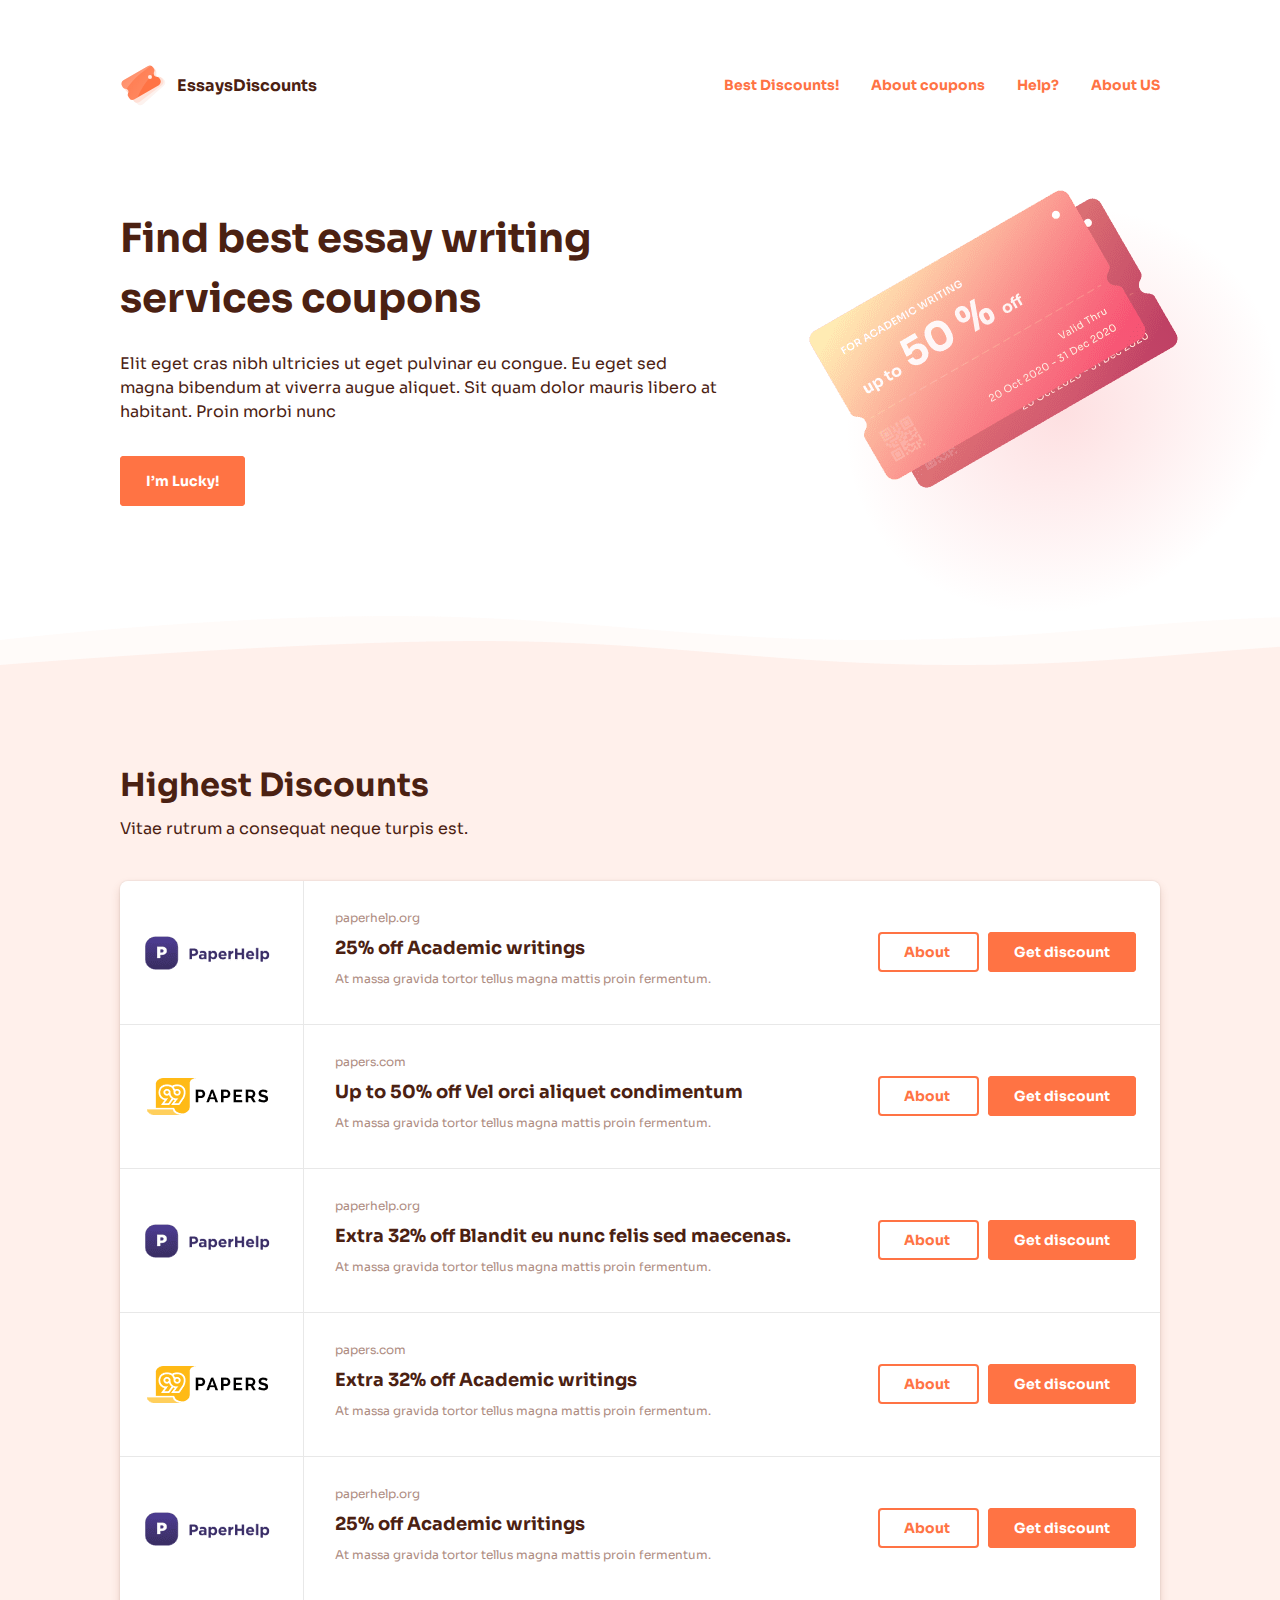
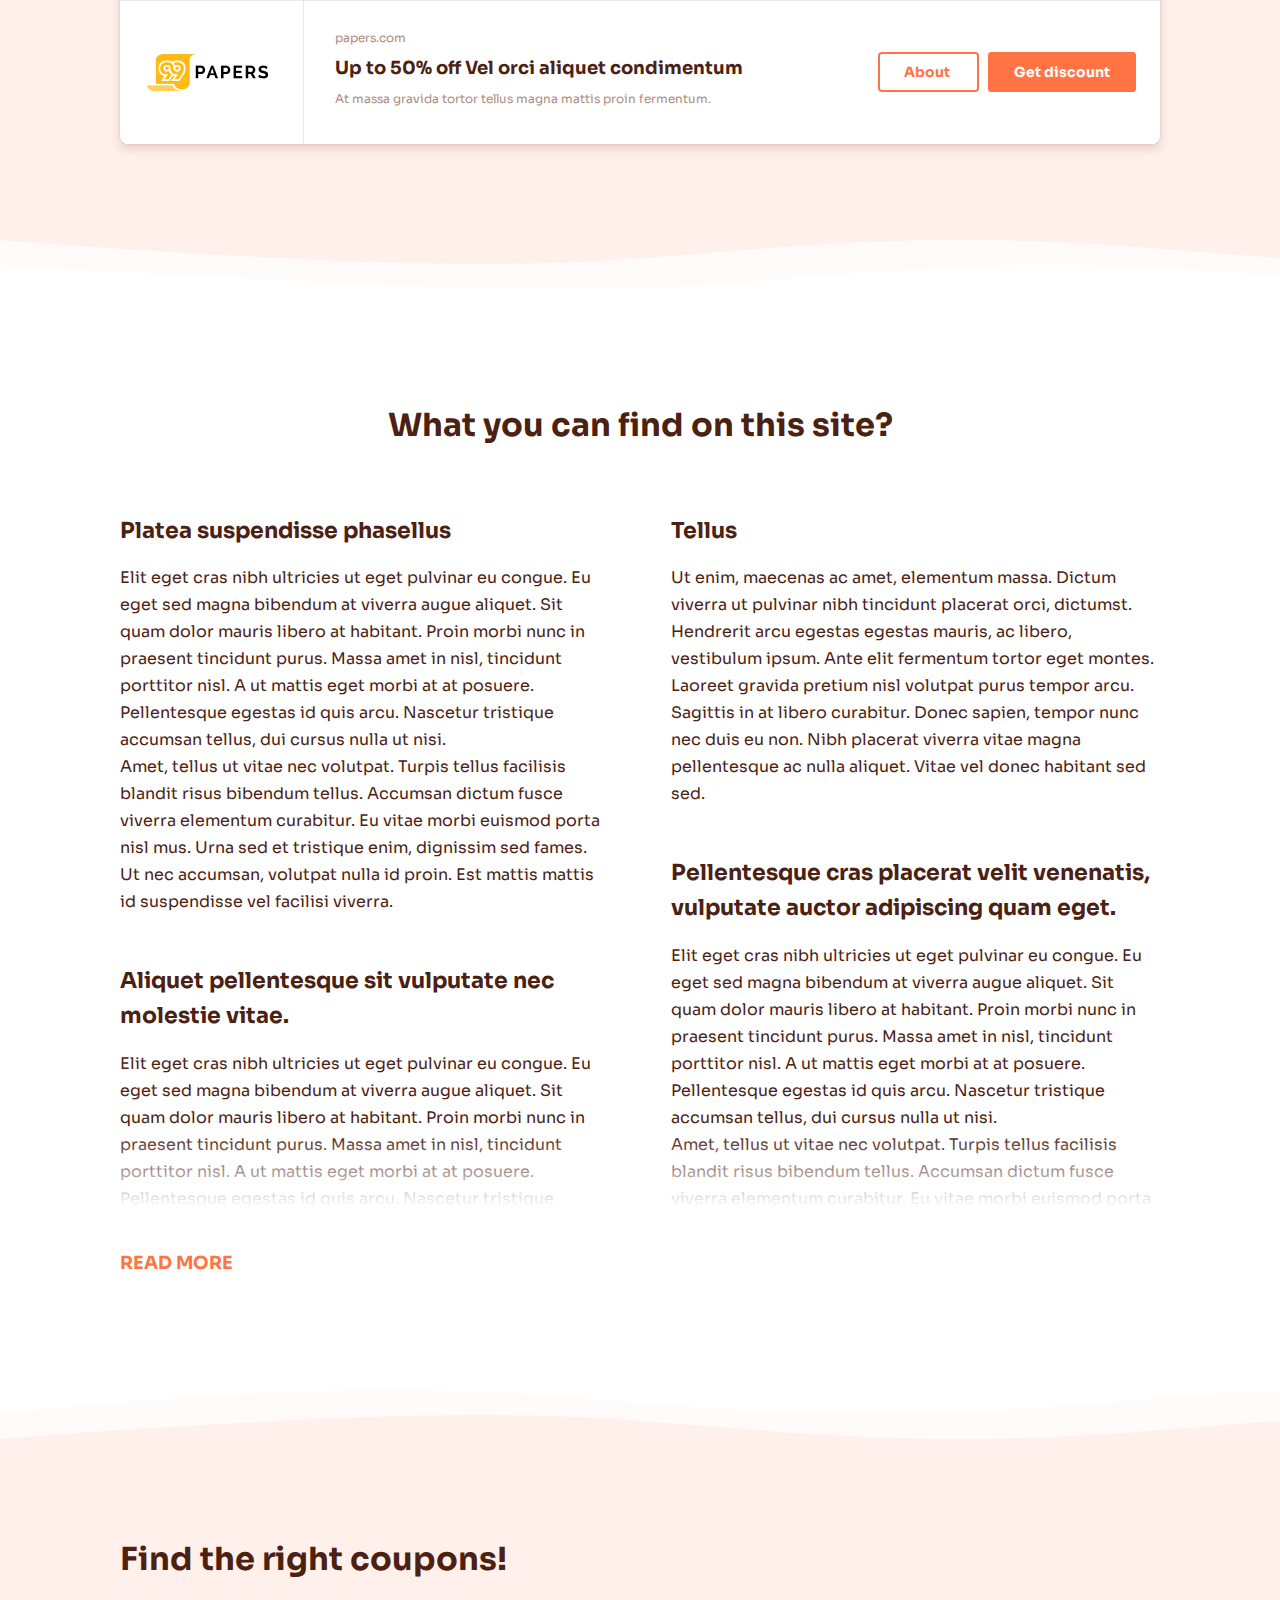
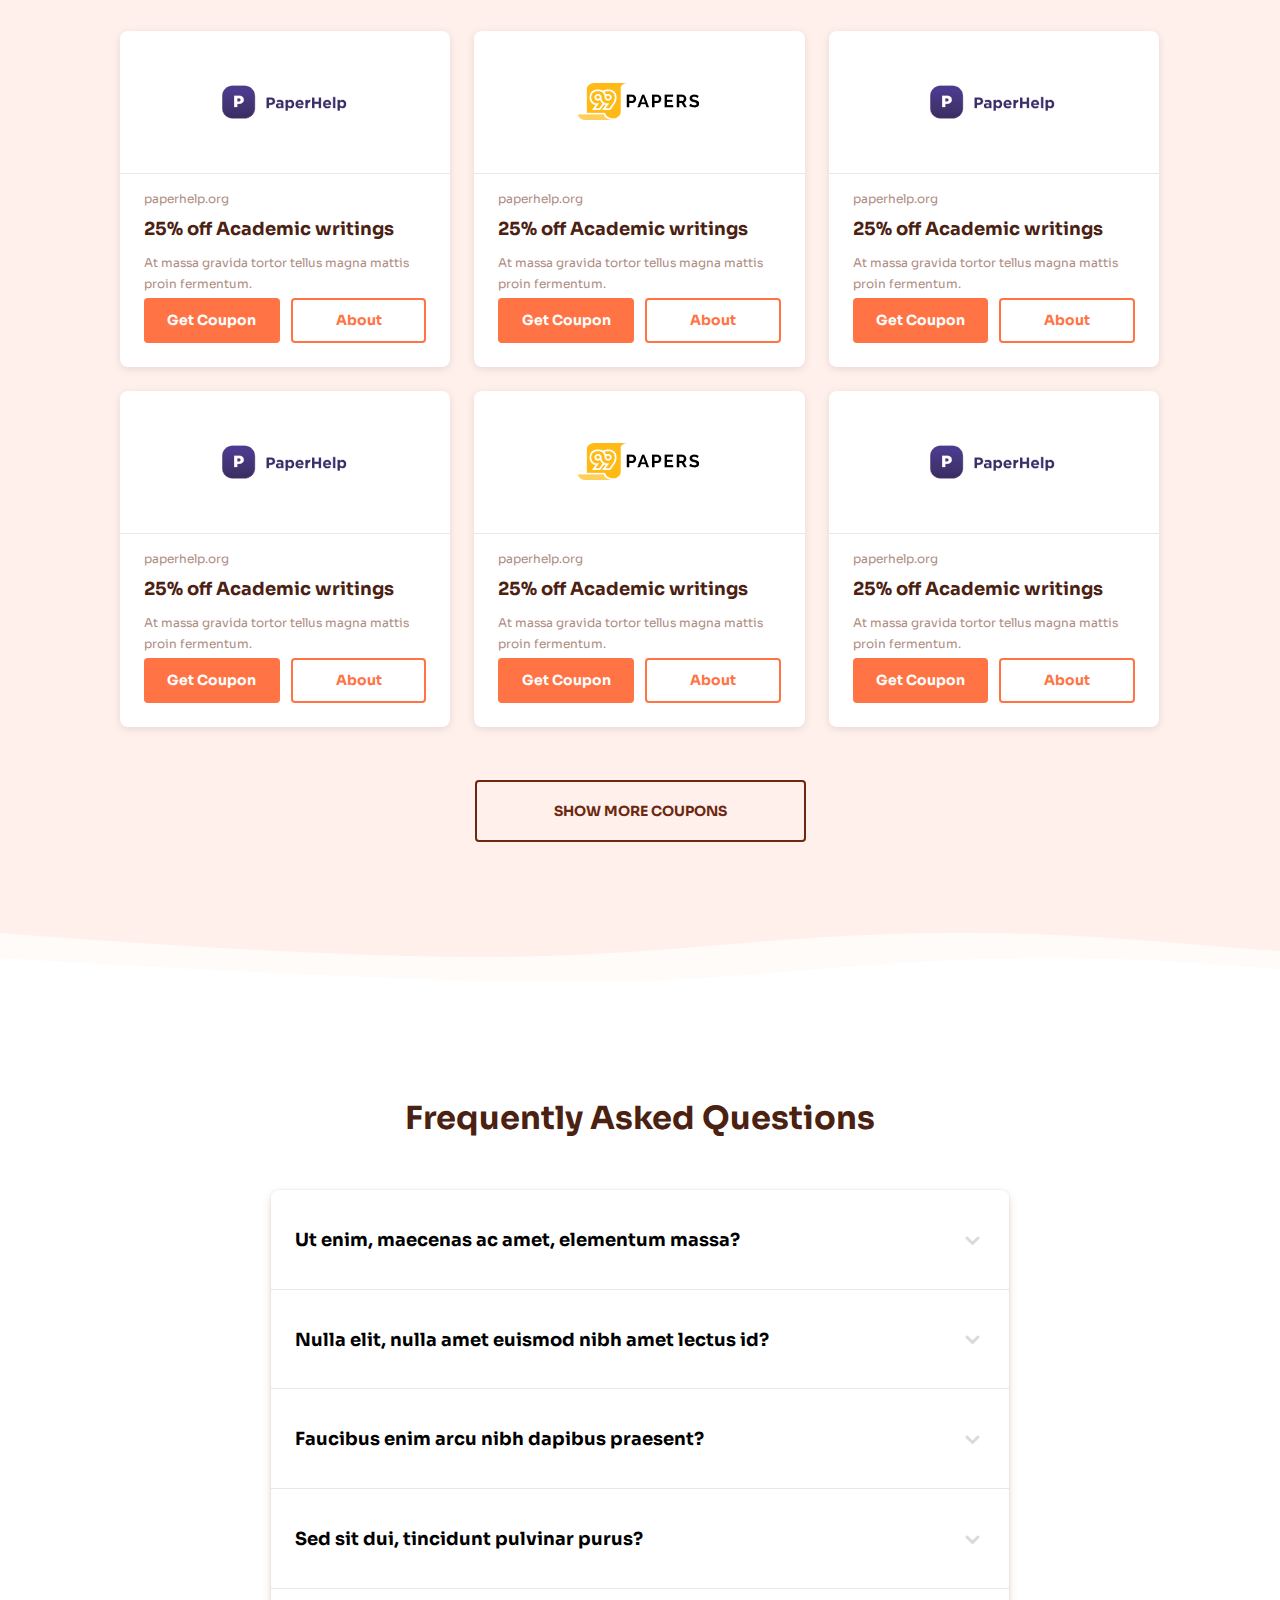
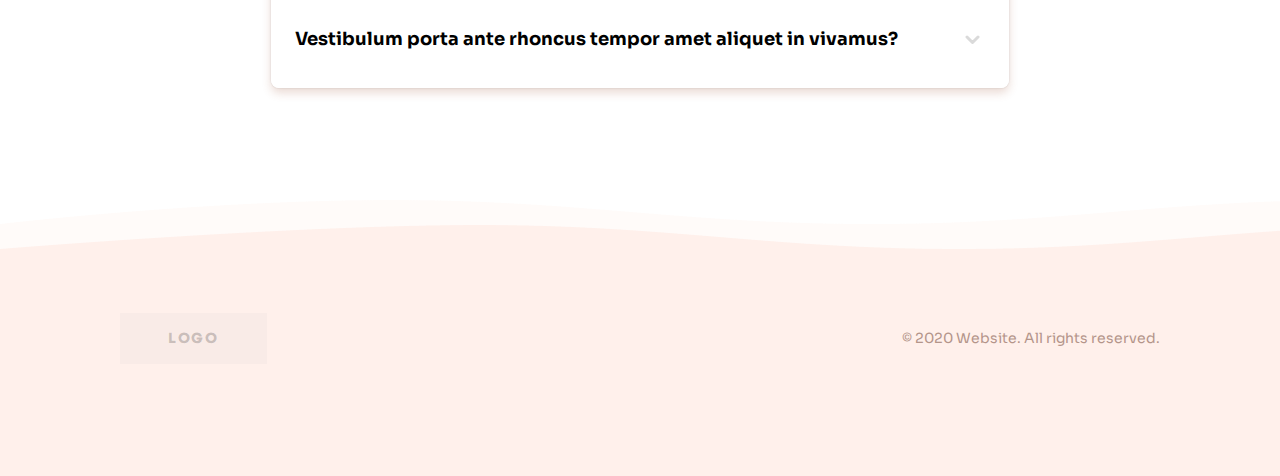
==== commit 6d3fe2b1: "finish" ====
--- a/Second/index.html
+++ b/Second/index.html
@@ -85,7 +85,7 @@
         <section class="best" id="best">
             <div class="container">
                 <h2 class="title-l">
-                    Highest discounts
+                    Highest Discounts
                 </h2>
                 <span class="title__bot">
                     Vitae rutrum a consequat neque turpis est.
@@ -451,84 +451,6 @@
                             </div>
                         </div>
                     </div>
-                    <div class="find__card-wrap">
-                        <div class="find__card">
-                            <div class="find__card-logo">
-                                <img src="img/paperh.png" alt="">
-                            </div>
-                            <div class="find__card-txt">
-                                <div class="best__link">
-                                    paperhelp.org
-                                </div>
-                                <div class="best__offer title-s">
-                                    25% off Academic writings
-                                </div>
-                                <span class="best__txt">
-                                    At massa gravida tortor tellus magna mattis proin fermentum. 
-                                </span>
-                            </div>
-                            <div class="find__card__btns">
-                                <a href="#" class="btn btn__sec">
-                                    Get Coupon
-                                </a>
-                                <a href="#" class="btn find__btn">
-                                    About
-                                </a>
-                            </div>
-                        </div>
-                    </div>
-                    <div class="find__card-wrap">
-                        <div class="find__card">
-                            <div class="find__card-logo">
-                                <img src="img/papers.png" alt="">
-                            </div>
-                            <div class="find__card-txt">
-                                <div class="best__link">
-                                    paperhelp.org
-                                </div>
-                                <div class="best__offer title-s">
-                                    25% off Academic writings
-                                </div>
-                                <span class="best__txt">
-                                    At massa gravida tortor tellus magna mattis proin fermentum. 
-                                </span>
-                            </div>
-                            <div class="find__card__btns">
-                                <a href="#" class="btn btn__sec">
-                                    Get Coupon
-                                </a>
-                                <a href="#" class="btn find__btn">
-                                    About
-                                </a>
-                            </div>
-                        </div>
-                    </div>
-                    <div class="find__card-wrap">
-                        <div class="find__card">
-                            <div class="find__card-logo">
-                                <img src="img/paperh.png" alt="">
-                            </div>
-                            <div class="find__card-txt">
-                                <div class="best__link">
-                                    paperhelp.org
-                                </div>
-                                <div class="best__offer title-s">
-                                    25% off Academic writings
-                                </div>
-                                <span class="best__txt">
-                                    At massa gravida tortor tellus magna mattis proin fermentum. 
-                                </span>
-                            </div>
-                            <div class="find__card__btns">
-                                <a href="#" class="btn btn__sec">
-                                    Get Coupon
-                                </a>
-                                <a href="#" class="btn">
-                                    About
-                                </a>
-                            </div>
-                        </div>
-                    </div>
                 </div>
                 <div class="center">
                     <a href="#" class="btn more__coupons">
@@ -537,7 +459,7 @@
                 </div>
             </div>
         </section>
-        <section class="faq" id="faq">
+        <section class="faq" id="help">
             <div class="container">
                 <div class="center">
                     <h2 class="title-l">
--- a/Second/css/main.css
+++ b/Second/css/main.css
@@ -216,7 +216,7 @@
             align-items: center;
 }
 .header__logo svg {
-    margin-right: 14px;
+    margin-right: 10px;
 }
 
 .header__nav ul li:not(:last-child) {
@@ -244,7 +244,7 @@
 /* ---main--- */
 
 .main {
-    padding: 80px 0 193px;
+    padding: 102px 0 200px;
 }
 .main__wrap {
     display: -webkit-box;
@@ -263,7 +263,8 @@
 }
 .main__right {
     position: relative;
-    width: 36%;
+    width: 34%;
+    margin-top: -22px;
 }
 .main__right::before {
     content: '';
@@ -285,15 +286,17 @@
             transform: rotate(-30deg);
 }
 .main .title {
-    margin-bottom: 20px;
+    margin-bottom: 23px;
 }
 .main p {
-    margin-bottom: 32px;
+    margin-bottom: 46px;
     font-size: 16px;
     line-height: 24px;
     color: #4B2112;
 }
-
+.main .btn {
+    padding: 14px 24px;
+}
 
 /* ---best-- */
 
@@ -390,7 +393,7 @@
        object-fit: cover;
 }
 .best__descr {
-    padding: 28px 0 36px 24px;
+    padding: 28px 0 36px 31px;
     width: 55%;
     border-left: 1px solid #E8E8E8;
     display: -webkit-box;
@@ -423,7 +426,7 @@
     color:#AD8B7F
 }
 .best__btns .btn:not(:last-child) {
-    margin-right: 16px;
+    margin-right: 9px;
 }
 
 /* ---about--- */
@@ -508,7 +511,7 @@
 
 .find {
     background: #FFF0EB;;
-    padding: 64px 0;
+    padding: 64px 0 80px;
     position: relative;
 }
 .find::before,
@@ -545,7 +548,7 @@
     -webkit-flex-wrap: wrap;
         -ms-flex-wrap: wrap;
             flex-wrap: wrap;
-    margin: -12px -12px 48px;
+    margin: -12px -12px 61px;
 }
 .find__card-wrap {
     padding: 12px;
@@ -553,7 +556,7 @@
 }
 .find__card {
     position: relative;
-    padding: 0 0 80px;
+    padding: 0 0 74px;
     background: #FFFFFF;
     height: 100%;
     -webkit-border-radius: 8px;
@@ -586,7 +589,7 @@
     display: block;
 }
 .find__card-txt {
-    padding: 24px 24px 0;
+    padding: 16px 24px 0;
 }
 .find__card__btns {
     position: absolute;
@@ -634,6 +637,17 @@
 
 .faq {
     padding: 193px 0;
+    position: relative;
+}
+.faq::before {
+    content: '';
+    display: block;
+    position: absolute;
+    width: 1920px;
+    height: 81px;
+    background: url('../img/top.png') no-repeat center center / cover;
+    left: 0;
+    bottom: 0;
 }
 .faq__wrap {
     width: 71%;
@@ -648,7 +662,7 @@
 }
 .faq__card {
     cursor: pointer;
-    padding: 34px 34px 34px 24px;
+    padding: 36px 29px 34px 24px;
     background: #FFFFFF;
 }
 .faq__card:not(:last-child) {
@@ -706,19 +720,6 @@
 .footer {
     padding: 32px 0 112px;
     background:#FFF0EB;
-    position: relative;
-}
-.footer::before {
-    content: '';
-    display: block;
-    position: absolute;
-    width: 1920px;
-    height: 81px;
-    background: url('../img/top.png') no-repeat center center / cover;
-    left: 0;
-}
-.footer::before {
-    top: -81px;
 }
 .footer__wrap {
     display: -webkit-box;
@@ -788,7 +789,7 @@
             border-radius: 5px;
 }
 .coupoffer__card {
-    padding: 0 28px 0 24px;
+    padding: 0 24px;
     background: #FFFFFF;
     display: -webkit-box;
     display: -webkit-flex;
@@ -841,11 +842,11 @@
 }
 .coupoffer__descr {
     width: 43%;
-    padding: 32px 0 32px 24px;
+    padding: 27px 0 32px 24px;
 }
 
 .coupoffer__txt {
-    padding: 32px;
+    padding: 42px 32px 32px;
     line-height: 160%;
     color: #4B2112;
 }
@@ -853,38 +854,55 @@
 .coupoffer__txt p:not(:last-child) {
     margin-bottom: 20px;
 }
-
+.coupoffer__txt p {
+    line-height: 170%;
+}
 .coupoffer__txt h3 {
     margin-bottom: 16px;
     font-size: 22px;
 }
 .aboutus__txt {
-    margin-top: 64px;
+    padding: 0;
+    max-width: 695px;
+    margin: 0 auto;
+    color: #4B2112;
 }
 
 /* ----contacts--- */
 
 .contacts {
-    background: #FCF8EF;
-    padding: 96px 0 100px;
-    border-bottom: 1px solid rgba(149,131,113,0.2);
-}
-
+    background:#FFF0EB;
+    padding: 64px 0 112px;
+    border-bottom: 1px solid #E7CAC1;
+    position: relative;
+    color: #4B2112;
+}
+.contacts::before {
+    content: '';
+    display: block;
+    position: absolute;
+    width: 1920px;
+    height: 81px;
+    background: url('../img/top.png') no-repeat center center / cover;
+    left: 0;
+    top: -81px;
+}
 .contacts__wrap {
     max-width: 695px;
     margin: 0 auto;
 }
 
 .contacts__header {
-    margin-bottom: 19px;
+    margin-bottom: 16px;
     font-size: 22px;
+    line-height: 160%;
 }
 .contacts__text {
-    margin-bottom: 40px;
-    line-height: 160%;
+    margin-bottom: 44px;
+    line-height: 170%;
 }
 .contacts__text a {
-    color: #F2994A;
+    color: #FF7344;
     font-weight: 700;
 }
 
@@ -911,7 +929,6 @@
 }
 .form__textarea-wrap {
     width: 100%;
-
 }
 .form__input-tit {
     display: block;
@@ -921,14 +938,14 @@
     margin-bottom: 5px;
 }
 .form__input {
-    background: #F3E7CC;
+    background: #FFFFFF;
     -webkit-border-radius: 5px;
        -moz-border-radius: 5px;
             border-radius: 5px;
     width: 100%;
     display: block;
     resize: none;
-    font-size: 18px;
+    font-size: 16px;
     line-height: 160%;
     padding: 10px;
 }
@@ -946,7 +963,7 @@
     outline: none;
     border: none;
     cursor: pointer;
-    padding: 20px 32px;
+    padding: 17px 24px;
     letter-spacing: 0;
 }
 
@@ -954,57 +971,39 @@
 /* -------------404----------- */
 
 .nopage {
-    padding: 86px 0 293px;
+    padding: 103px 0 309px;
+    color: #4B2112;
+    position: relative;
+}
+.nopage::before {
+    content: '';
+    display: block;
+    position: absolute;
+    width: 1920px;
+    height: 81px;
+    background: url('../img/top.png') no-repeat center center / cover;
+    left: 0;
+    bottom: 0;
 }
 .nopage__title {
-    display: -webkit-box;
-    display: -webkit-flex;
-    display: -moz-box;
-    display: -ms-flexbox;
-    display: flex;
     font-weight: 800;
     font-size: 150px;
     line-height: 100%;
-    -webkit-box-align: center;
-    -webkit-align-items: center;
-       -moz-box-align: center;
-        -ms-flex-align: center;
-            align-items: center;
-    margin-bottom: 16px;
-    -webkit-box-pack: center;
-    -webkit-justify-content: center;
-       -moz-box-pack: center;
-        -ms-flex-pack: center;
-            justify-content: center;
-}
-.nopage__title:after,
-.nopage__title::before {
-    content: '';
-    display: block;
-    width: 80px;
-    height: 80px;
-    background: url('../img/svg/stop.svg') no-repeat 0 0 / cover;
-}
-.nopage__title::before {
-    margin-right: 56px;
-}
-.nopage__title:after {
-    margin-left: 56px;
+    text-align: center;
+    margin-bottom: 40px;
 }
 .nopage__titsm {
-    font-weight: 900;
+    font-weight: 700;
     font-size: 32px;
     line-height: 150%;
     margin-bottom: 16px;
     text-align: center;
-    letter-spacing: 0.05em;
-    text-transform: uppercase;
 }
 .nopage p {
     line-height: 170%;
-    margin-bottom: 59px;
+    margin-bottom: 70px;
     text-align: center;
 }
 .nopage a {
-    padding: 20px 55px;
+    padding: 17px 57px;
 }--- a/Second/css/mobile.css
+++ b/Second/css/mobile.css
@@ -219,6 +219,9 @@
        -moz-box-shadow: 0px 2px 8px rgba(0, 0, 0, 0.15);
             box-shadow: 0px 2px 8px rgba(0, 0, 0, 0.15);
 }
+.header__nav ul li:not(:last-child) {
+  margin-right: 0;
+}
 .main {
   padding: 94px 0;
 }
@@ -239,6 +242,32 @@
 }
 .footer {
   padding: 50px 0;
+}
+.main__wrap {
+  -webkit-box-orient: vertical;
+  -webkit-box-direction: normal;
+  -webkit-flex-direction: column;
+     -moz-box-orient: vertical;
+     -moz-box-direction: normal;
+      -ms-flex-direction: column;
+          flex-direction: column;
+}
+.main__left,
+.main__right {
+  width: 100%;
+}
+.main__right {
+  padding-top: 76px;
+  display: -webkit-box;
+  display: -webkit-flex;
+  display: -moz-box;
+  display: -ms-flexbox;
+  display: flex;
+  -webkit-box-pack: center;
+  -webkit-justify-content: center;
+     -moz-box-pack: center;
+      -ms-flex-pack: center;
+          justify-content: center;
 }
 }
 
@@ -249,10 +278,12 @@
   }
   .main,
   .best,
-  .about,
   .find,
   .faq {
     padding: 50px 0;
+}
+.about {
+  padding: 80px 0;
 }
 .best__card {
   -webkit-box-orient: vertical;
@@ -271,7 +302,6 @@
   padding-left: 0;
   border: none;
   text-align: center;
-  margin-bottom: 30px;
 }
 .about__text p {
   line-height: 20px;
@@ -322,9 +352,11 @@
 }
 .coupoffer__card {
   width: 70%;
+  margin: 0 auto;
+    padding: 20px;
 }
 .coupoffer {
-  padding-bottom: 50px;
+  padding-bottom: 100px;
 }
 .coupoffer__txt p {
   font-size: 14px;
@@ -338,6 +370,25 @@
 }
 .nopage {
   padding: 86px 0;
+}
+.faq__title {
+  padding-right: 41px;
+}
+.best__btns {
+  display: -webkit-box;
+  display: -webkit-flex;
+  display: -moz-box;
+  display: -ms-flexbox;
+  display: flex;
+}
+.best__card {
+  padding: 0 24px 24px;
+}
+.breadcrumbs {
+  margin-top: 40px;
+}
+.faq {
+  padding: 91px 0;
 }
 }
 
@@ -360,12 +411,18 @@
 .title-l {
   font-size: 22px;
 }
-.main,
+
   .best,
-  .about,
-  .find,
-  .faq {
+  .find  {
     padding: 30px 0;
+}
+.main {
+  padding: 30px 0 50px;
+}
+
+.about,
+.faq {
+  padding: 70px 0;
 }
 .title__bot {
   font-size: 15px;
@@ -402,7 +459,7 @@
           justify-content: flex-start;
 }
 .find__card {
-  padding: 30px 15px;
+  padding: 0 15px 15px;
 }
 .find__card__btns .btn__sec {
   margin-right: 15px;
@@ -419,6 +476,9 @@
 .faq__card p {
   padding-right: 25px;
   font-size: 13px;
+}
+.find__card-txt {
+  padding: 16px 0 0;
 }
 .footer__wrap {
   -webkit-box-orient: vertical;
@@ -434,20 +494,13 @@
 }
 .breadcrumbs {
   margin: 39px 0 24px; 
-  -webkit-flex-wrap: wrap; 
-      -ms-flex-wrap: wrap; 
-          flex-wrap: wrap;
-    -webkit-box-pack: start;
-    -webkit-justify-content: flex-start;
-       -moz-box-pack: start;
-        -ms-flex-pack: start;
-            justify-content: flex-start;
+  text-align: left;
 }
 .coupoffer__card {
   width: 100%;
 }
 .coupoffer {
-  padding-bottom: 30px;
+  padding-bottom: 80px;
 }
 .contacts {
   padding: 30px 0;
@@ -467,7 +520,7 @@
   margin-bottom: 20px;
 }
 .nopage {
-  padding: 50px 0;
+  padding: 115px 0 150px;
 }
 .nopage__title {
   font-size: 80px;
@@ -491,4 +544,7 @@
   margin-bottom: 42px;
   font-size: 15px;
 }
-}
+.find__card-logo {
+  padding: 27px 0;
+}
+}
